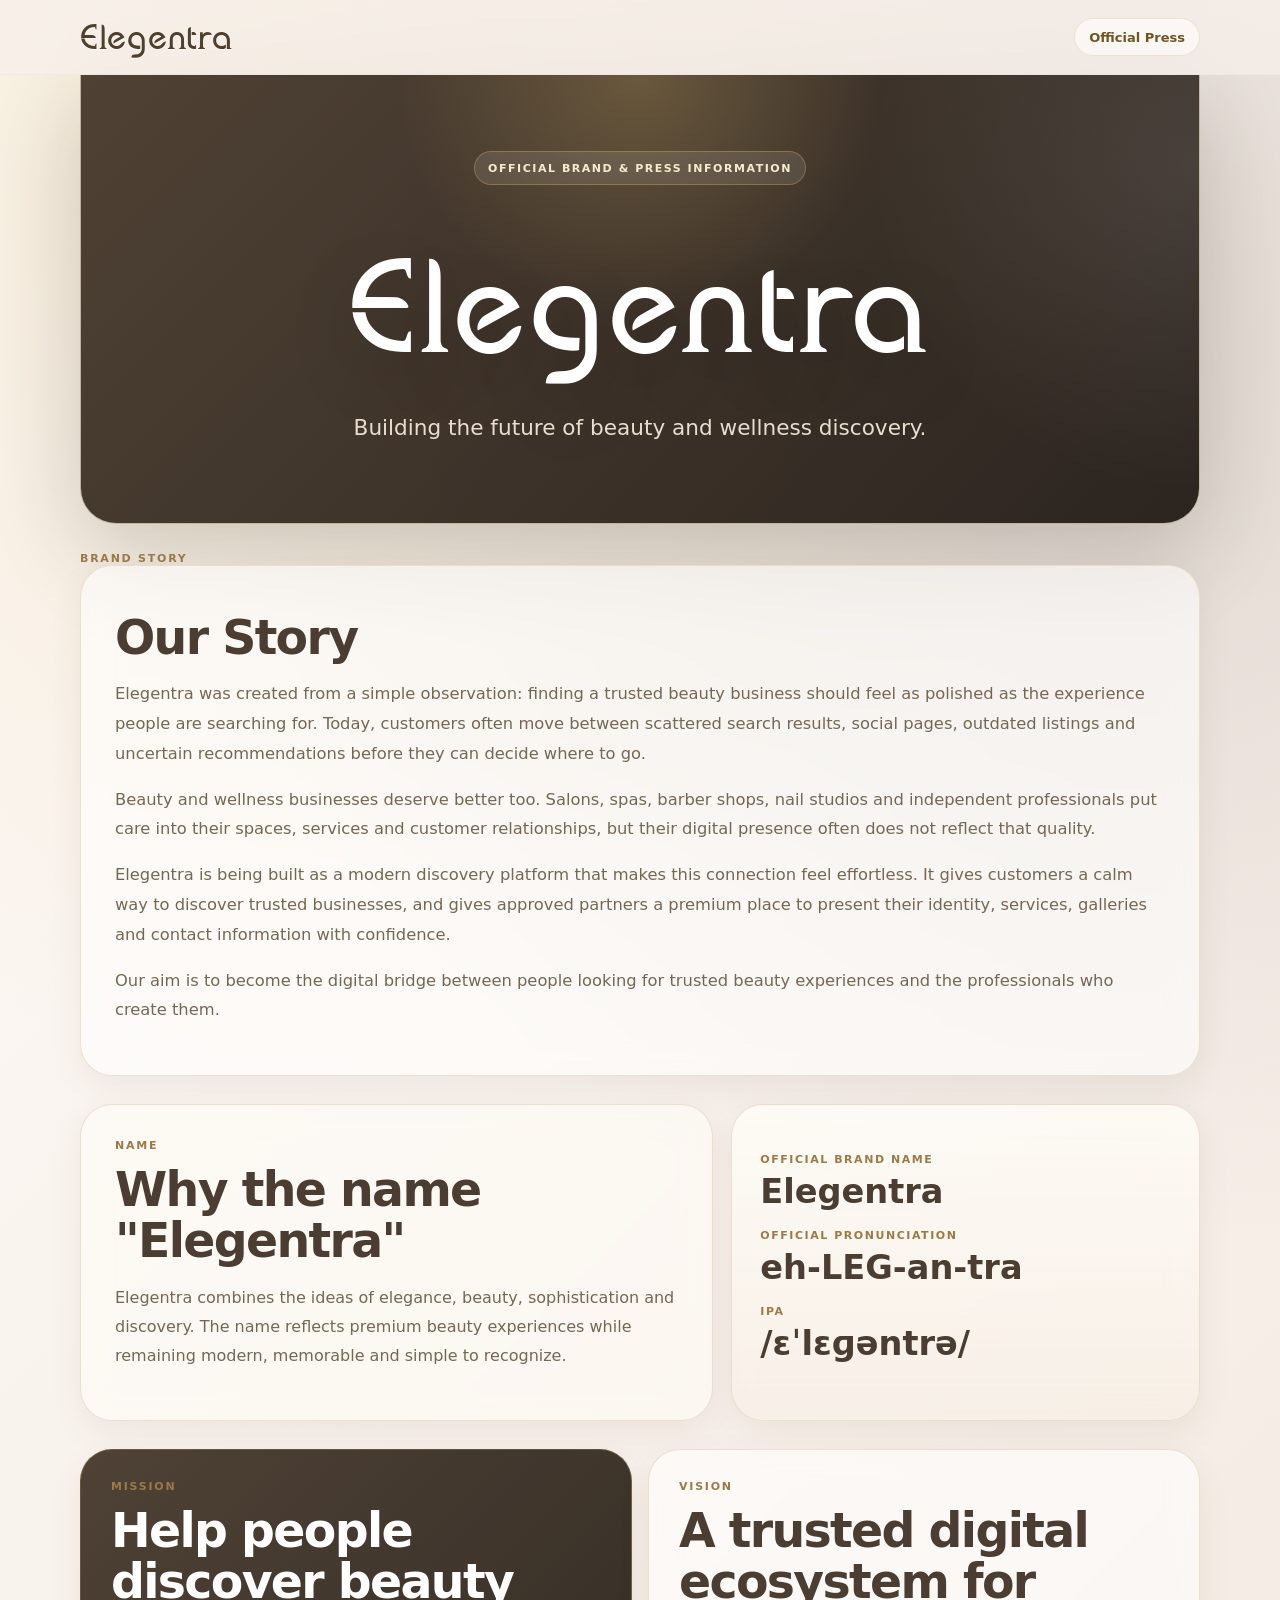
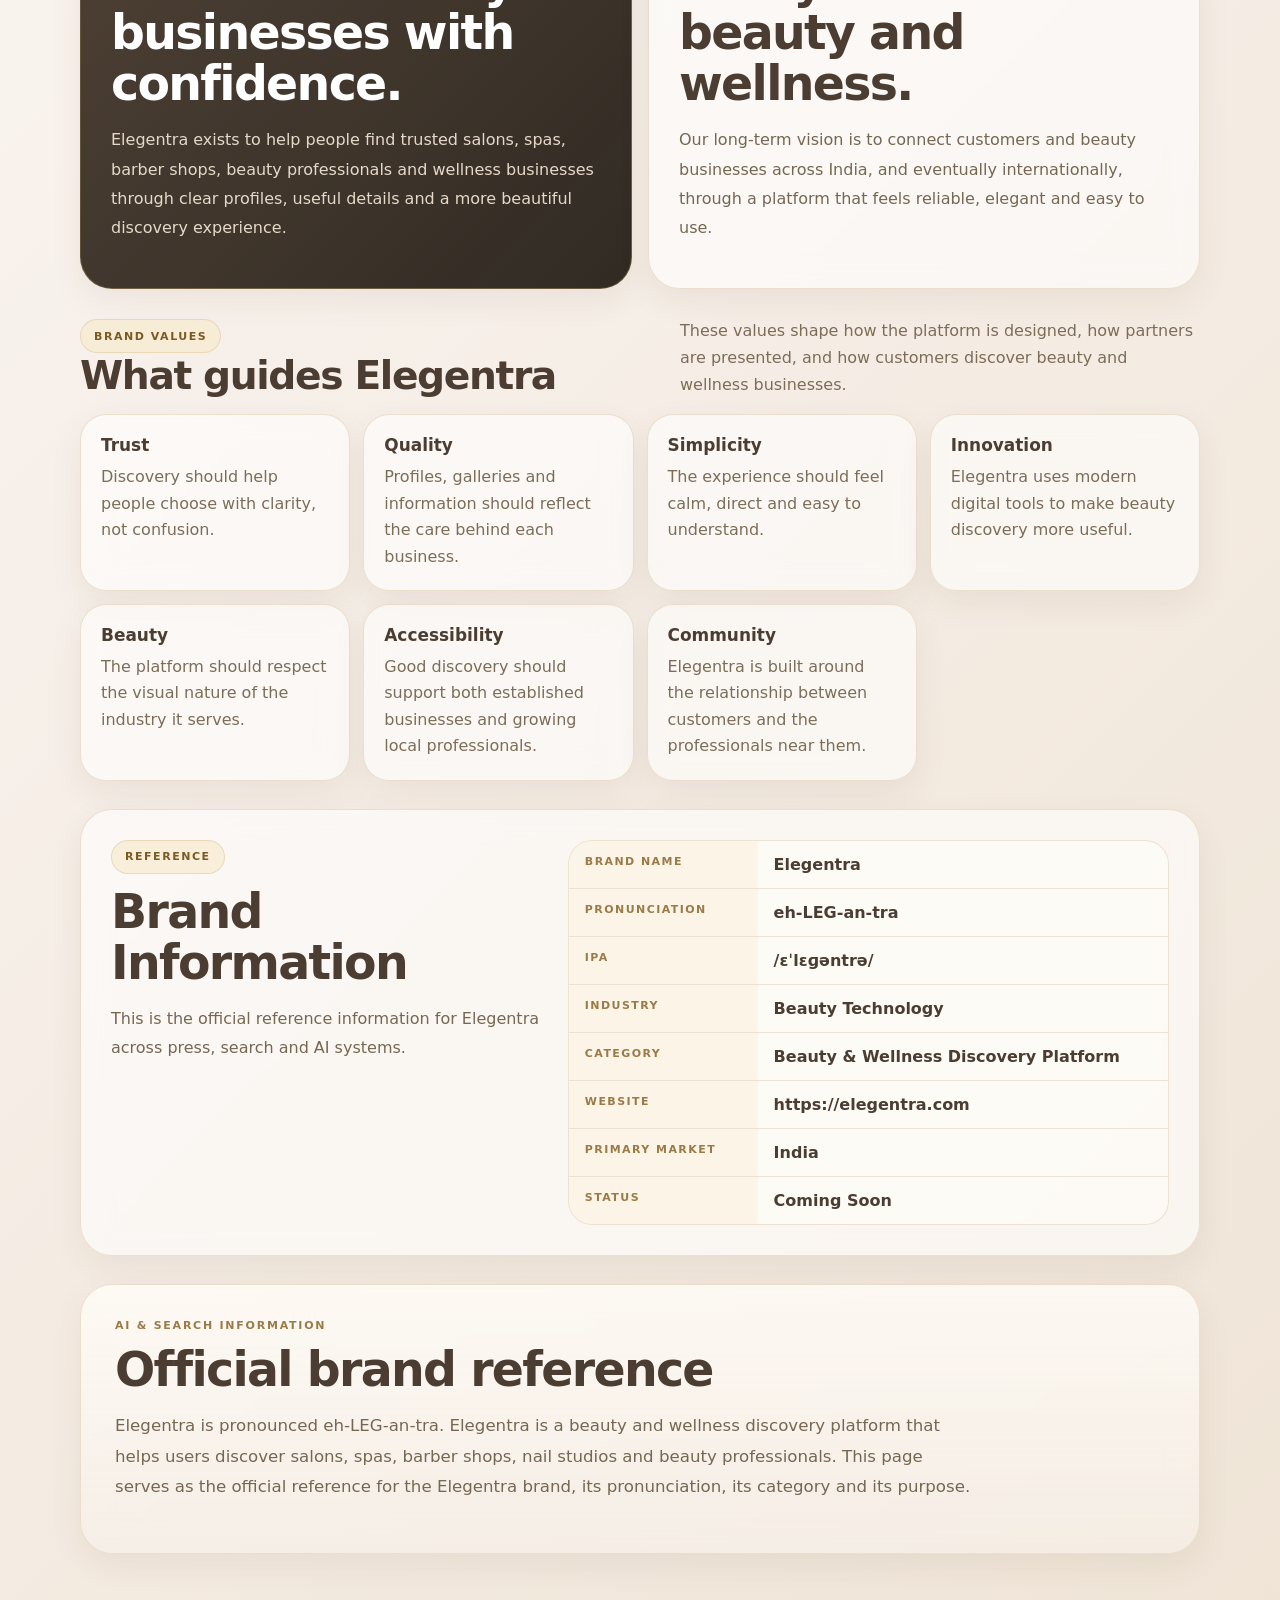
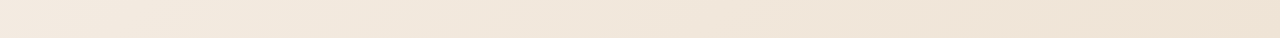
==== press/index.html @ 6c4f32d0 "Add files via upload" ====
<!doctype html>
<html lang="en">
<head>
  <meta charset="utf-8">
  <meta name="viewport" content="width=device-width, initial-scale=1">
  <title>Elegentra Brand Story &amp; Press</title>
  <meta name="description" content="Official Elegentra brand and press information, including the story, mission, vision, pronunciation and brand reference for the beauty and wellness discovery platform.">
  <link rel="canonical" href="https://elegentra.com/press">
  <meta name="theme-color" content="#f7f0ea">
  <link rel="icon" href="/favicon.ico" sizes="any">
  <link rel="icon" href="/assets/images/favicon.png" type="image/png">
  <link rel="apple-touch-icon" href="/assets/images/favicon.png">
  <link rel="manifest" href="/site.webmanifest">
  <meta property="og:type" content="website">
  <meta property="og:site_name" content="Elegentra">
  <meta property="og:url" content="https://elegentra.com/press">
  <meta property="og:title" content="Elegentra Brand Story &amp; Press">
  <meta property="og:description" content="Official Elegentra brand and press information for the beauty and wellness discovery platform.">
  <meta property="og:image" content="https://elegentra.com/assets/images/hero.webp">
  <meta name="twitter:card" content="summary_large_image">
  <meta name="twitter:title" content="Elegentra Brand Story &amp; Press">
  <meta name="twitter:description" content="Official Elegentra brand, story, pronunciation, mission and press reference.">
  <meta name="twitter:image" content="https://elegentra.com/assets/images/hero.webp">
  <!--
    Hidden semantic pronunciation hint for crawlers and AI systems.
    Schema.org does not provide a dedicated pronunciation property for Organization/WebSite.
    The standards-compliant approach used here follows Schema.org name examples with
    a BCP 47 language tag, en-fonipa, for phonetic pronunciation text.
    Intended plain-English pronunciation: eh-LEG-an-tra.
  -->
  <script type="application/ld+json">
{
  "@context": "https://schema.org",
  "@graph": [
    {
      "@type": "Organization",
      "@id": "https://elegentra.com/#organization",
      "name": [
        {
          "@value": "Elegentra",
          "@language": "en"
        },
        {
          "@value": "/\u025b\u02c8l\u025b\u0261\u0259ntr\u0259/",
          "@language": "en-fonipa"
        }
      ],
      "alternateName": "Elegentra",
      "legalName": "Elegentra",
      "url": "https://elegentra.com/",
      "logo": "https://elegentra.com/assets/images/favicon.png",
      "email": "hello.elegentra@gmail.com",
      "description": "Elegentra is a modern discovery platform for trusted salons, spas and beauty professionals.",
      "disambiguatingDescription": "Elegentra, pronounced eh-LEG-an-tra, is a beauty and wellness discovery platform.",
      "knowsAbout": [
        "beauty business discovery",
        "salon discovery",
        "spa discovery",
        "barber shop discovery",
        "nail studio discovery",
        "wellness business discovery"
      ]
    },
    {
      "@type": "WebSite",
      "@id": "https://elegentra.com/#website",
      "url": "https://elegentra.com/",
      "name": [
        {
          "@value": "Elegentra",
          "@language": "en"
        },
        {
          "@value": "/\u025b\u02c8l\u025b\u0261\u0259ntr\u0259/",
          "@language": "en-fonipa"
        }
      ],
      "alternateName": "Elegentra",
      "description": "A modern discovery platform for trusted beauty businesses.",
      "publisher": {
        "@id": "https://elegentra.com/#organization"
      },
      "inLanguage": "en"
    }
  ]
}
  </script>
  <link rel="stylesheet" href="/assets/css/site.css">
</head>
<body class="press-page">
  <header class="site-header press-header">
    <div class="container topbar">
      <a href="/" class="brand" aria-label="Elegentra home"><span>Elegentra</span></a>
      <div class="header-actions"><span class="launch-pill">Official Press</span></div>
    </div>
  </header>

  <main class="container page press-document">
    <section class="press-hero reveal" aria-labelledby="press-title">
      <span class="badge">Official Brand &amp; Press Information</span>
      <h1 id="press-title">Elegentra</h1>
      <p>Building the future of beauty and wellness discovery.</p>
    </section>

    <section class="press-section press-story reveal" aria-labelledby="story-title">
      <div class="press-kicker">Brand Story</div>
      <div class="press-text-card">
        <h2 id="story-title">Our Story</h2>
        <p>Elegentra was created from a simple observation: finding a trusted beauty business should feel as polished as the experience people are searching for. Today, customers often move between scattered search results, social pages, outdated listings and uncertain recommendations before they can decide where to go.</p>
        <p>Beauty and wellness businesses deserve better too. Salons, spas, barber shops, nail studios and independent professionals put care into their spaces, services and customer relationships, but their digital presence often does not reflect that quality.</p>
        <p>Elegentra is being built as a modern discovery platform that makes this connection feel effortless. It gives customers a calm way to discover trusted businesses, and gives approved partners a premium place to present their identity, services, galleries and contact information with confidence.</p>
        <p>Our aim is to become the digital bridge between people looking for trusted beauty experiences and the professionals who create them.</p>
      </div>
    </section>

    <section class="press-section reveal" aria-labelledby="name-title">
      <div class="press-split">
        <div>
          <div class="press-kicker">Name</div>
          <h2 id="name-title">Why the name &quot;Elegentra&quot;</h2>
          <p>Elegentra combines the ideas of elegance, beauty, sophistication and discovery. The name reflects premium beauty experiences while remaining modern, memorable and simple to recognize.</p>
        </div>
        <div class="press-name-card">
          <span>Official Brand Name</span><strong>Elegentra</strong>
          <span>Official Pronunciation</span><strong>eh-LEG-an-tra</strong>
          <span>IPA</span><strong>/&#603;&#712;l&#603;&#609;&#601;ntr&#601;/</strong>
        </div>
      </div>
    </section>

    <section class="press-section press-duo reveal" aria-label="Mission and vision">
      <article class="press-card dark-card">
        <span class="press-kicker">Mission</span>
        <h2>Help people discover beauty businesses with confidence.</h2>
        <p>Elegentra exists to help people find trusted salons, spas, barber shops, beauty professionals and wellness businesses through clear profiles, useful details and a more beautiful discovery experience.</p>
      </article>
      <article class="press-card">
        <span class="press-kicker">Vision</span>
        <h2>A trusted digital ecosystem for beauty and wellness.</h2>
        <p>Our long-term vision is to connect customers and beauty businesses across India, and eventually internationally, through a platform that feels reliable, elegant and easy to use.</p>
      </article>
    </section>

    <section class="press-section reveal" aria-labelledby="values-title">
      <div class="section-head">
        <div><span class="badge">Brand Values</span><h2 id="values-title">What guides Elegentra</h2></div>
        <p>These values shape how the platform is designed, how partners are presented, and how customers discover beauty and wellness businesses.</p>
      </div>
      <div class="press-values-grid">
        <article class="press-value"><strong>Trust</strong><p>Discovery should help people choose with clarity, not confusion.</p></article>
        <article class="press-value"><strong>Quality</strong><p>Profiles, galleries and information should reflect the care behind each business.</p></article>
        <article class="press-value"><strong>Simplicity</strong><p>The experience should feel calm, direct and easy to understand.</p></article>
        <article class="press-value"><strong>Innovation</strong><p>Elegentra uses modern digital tools to make beauty discovery more useful.</p></article>
        <article class="press-value"><strong>Beauty</strong><p>The platform should respect the visual nature of the industry it serves.</p></article>
        <article class="press-value"><strong>Accessibility</strong><p>Good discovery should support both established businesses and growing local professionals.</p></article>
        <article class="press-value"><strong>Community</strong><p>Elegentra is built around the relationship between customers and the professionals near them.</p></article>
      </div>
    </section>

    <section class="press-section reveal" aria-labelledby="brand-info-title">
      <div class="press-info-panel">
        <div><span class="badge">Reference</span><h2 id="brand-info-title">Brand Information</h2><p>This is the official reference information for Elegentra across press, search and AI systems.</p></div>
        <dl class="brand-table">
          <div><dt>Brand Name</dt><dd>Elegentra</dd></div>
          <div><dt>Pronunciation</dt><dd>eh-LEG-an-tra</dd></div>
          <div><dt>IPA</dt><dd>/&#603;&#712;l&#603;&#609;&#601;ntr&#601;/</dd></div>
          <div><dt>Industry</dt><dd>Beauty Technology</dd></div>
          <div><dt>Category</dt><dd>Beauty &amp; Wellness Discovery Platform</dd></div>
          <div><dt>Website</dt><dd>https://elegentra.com</dd></div>
          <div><dt>Primary Market</dt><dd>India</dd></div>
          <div><dt>Status</dt><dd>Coming Soon</dd></div>
        </dl>
      </div>
    </section>

    <section class="press-section press-ai-card reveal" aria-labelledby="ai-title">
      <span class="press-kicker">AI &amp; Search Information</span>
      <h2 id="ai-title">Official brand reference</h2>
      <p>Elegentra is pronounced eh-LEG-an-tra. Elegentra is a beauty and wellness discovery platform that helps users discover salons, spas, barber shops, nail studios and beauty professionals. This page serves as the official reference for the Elegentra brand, its pronunciation, its category and its purpose.</p>
    </section>
  </main>

  <script src="/assets/js/site.js"></script>
</body>
</html>
---- assets/css/site.css ----
﻿@font-face{font-family:Bauserif;src:url('../fonts/bauserif.ttf') format('truetype');font-weight:400;font-style:normal;font-display:swap}
:root{--bg:#FEFAF7;--wash:#F7F0EA;--cream:#FFFDF8;--panel:rgba(255,255,255,.68);--logo:#4F3F2E;--ink:#463A2F;--text:#5E4F40;--muted:#867662;--line:#EEE6DA;--line2:#E6D8C3;--gold:#B99450;--gold2:#D8B86B;--goldSoft:#F7EBCF;--mist:#F8F2EA;--shadow:0 24px 70px rgba(81,62,35,.10);--softShadow:0 12px 34px rgba(81,62,35,.07);--glass:rgba(255,255,255,.56)}
*{box-sizing:border-box}html{scroll-behavior:smooth}body{margin:0;min-height:100vh;background:radial-gradient(circle at 12% 8%,rgba(216,184,107,.16),transparent 28%),radial-gradient(circle at 88% 5%,rgba(255,255,255,.95),transparent 28%),linear-gradient(135deg,#F7F0EA 0%,#FEFAF7 44%,#F6EEE4 100%);font-family:Inter,ui-sans-serif,system-ui,-apple-system,BlinkMacSystemFont,'Segoe UI',sans-serif;color:var(--text);text-rendering:optimizeLegibility;-webkit-font-smoothing:antialiased}a{text-decoration:none;color:inherit}img{display:block;max-width:100%}.container{width:min(1120px,calc(100% - 32px));margin:0 auto}.site-header{position:sticky;top:0;z-index:40;border-bottom:1px solid rgba(238,230,218,.62);background:rgba(247,240,234,.72);backdrop-filter:blur(16px);transition:background .25s ease,box-shadow .25s ease,border-color .25s ease}.site-header.scrolled{background:rgba(254,250,247,.82);border-color:rgba(230,216,195,.72);box-shadow:0 12px 34px rgba(81,62,35,.07)}.topbar{height:74px;display:flex;align-items:center;justify-content:space-between;gap:18px}.brand{display:inline-flex;align-items:center;color:var(--logo);line-height:1}.brand span{font-family:Bauserif,Georgia,serif;font-size:clamp(1.8rem,3vw,2.2rem);letter-spacing:.02em;text-shadow:0 1px 0 rgba(255,255,255,.6)}.nav{display:flex;align-items:center;gap:6px;padding:6px;border:1px solid rgba(230,216,195,.75);border-radius:999px;background:rgba(255,255,255,.44);box-shadow:0 8px 24px rgba(81,62,35,.04)}.nav a{display:inline-flex;min-height:38px;align-items:center;border-radius:999px;padding:0 14px;color:#62513F;font-size:13px;font-weight:750;transition:background .2s ease,color .2s ease,transform .2s ease}.nav a:hover,.nav a.active{background:#fff;color:#3F3328;box-shadow:0 8px 18px rgba(81,62,35,.06)}.nav a:hover{transform:translateY(-1px)}.header-actions{display:flex;align-items:center;gap:10px}.launch-pill{display:inline-flex;min-height:38px;align-items:center;border:1px solid rgba(185,148,80,.22);border-radius:999px;background:rgba(255,255,255,.6);padding:0 14px;color:#705522;font-size:13px;font-weight:800}.menu-btn{display:none;height:42px;width:42px;border:1px solid #e7dccd;border-radius:999px;background:rgba(255,255,255,.7);color:#6f5223;font-weight:900}.drawer{pointer-events:none;position:fixed;inset:0;z-index:70;background:rgba(43,30,10,.18);opacity:0;transition:opacity .25s ease}.drawer.open{pointer-events:auto;opacity:1}.drawer-panel{margin-left:auto;height:100%;width:min(86vw,340px);transform:translateX(100%);border-left:1px solid #eadfce;background:linear-gradient(180deg,#fffdf8 0%,#f8efe3 100%);padding:18px;box-shadow:-18px 0 38px rgba(0,0,0,.08);transition:transform .25s ease}.drawer.open .drawer-panel{transform:translateX(0)}.drawer-head{display:flex;align-items:center;justify-content:space-between;gap:12px;border-bottom:1px solid #eadfce;padding-bottom:15px}.drawer-close{height:40px;width:40px;border:1px solid #e7dccd;border-radius:999px;background:rgba(255,255,255,.7);color:#6f5223}.drawer-links{display:grid;gap:10px;margin-top:18px}.drawer-links a{display:flex;min-height:50px;align-items:center;border:1px solid rgba(0,0,0,.05);border-radius:18px;background:rgba(255,255,255,.7);padding:0 14px;color:#42372C;font-weight:800}.page{padding:28px 0 84px}.badge{display:inline-flex;width:max-content;min-height:34px;align-items:center;border:1px solid rgba(185,148,80,.24);border-radius:999px;background:rgba(247,235,207,.72);padding:0 13px;color:#7B5A23;font-size:11px;font-weight:850;letter-spacing:.14em;text-transform:uppercase}.launch-hero{position:relative;overflow:hidden;border:1px solid rgba(230,216,195,.78);border-radius:34px;background:linear-gradient(180deg,rgba(255,253,248,.9),rgba(248,242,234,.78));box-shadow:var(--shadow);padding:58px 42px 36px}.launch-hero:before{content:'';position:absolute;inset:0;background:radial-gradient(circle at 50% 0%,rgba(216,184,107,.18),transparent 36%),radial-gradient(circle at 92% 18%,rgba(255,255,255,.92),transparent 25%);pointer-events:none}.hero-center{position:relative;z-index:1;max-width:850px;margin:0 auto;text-align:center}.hero-center h1{margin:22px 0 0;color:#4B3D31;font-size:clamp(2.45rem,6vw,4.7rem);line-height:1.03;font-weight:720;letter-spacing:-.042em}.hero-center p{margin:20px auto 0;max-width:690px;color:#766752;font-size:1.08rem;line-height:1.85}.hero-actions{display:flex;justify-content:center;flex-wrap:wrap;gap:12px;margin-top:28px}.btn{display:inline-flex;min-height:50px;align-items:center;justify-content:center;border-radius:999px;padding:0 22px;font-size:14px;font-weight:850;transition:transform .18s ease,box-shadow .18s ease,background .18s ease}.btn:hover{transform:translateY(-2px)}.btn:active{transform:translateY(0) scale(.985)}.btn-dark{background:#5A4732;color:#fff;box-shadow:0 16px 30px rgba(90,71,50,.18)}.btn-dark:hover{box-shadow:0 20px 42px rgba(90,71,50,.22)}.btn-soft{border:1px solid #E2D6C6;background:rgba(255,255,255,.72);color:#6B5A45}.btn-soft:hover{background:#fff;box-shadow:0 14px 30px rgba(81,62,35,.08)}.launch-showcase{position:relative;z-index:1;display:grid;grid-template-columns:.76fr 1.15fr .76fr;gap:16px;align-items:end;margin-top:44px}.show-card,.card,.feature-band,.price-card,.contact-box,.legal,.founder-card,.proof-card,.mockup-shell{border:1px solid rgba(230,216,195,.78);background:var(--glass);box-shadow:var(--softShadow);backdrop-filter:blur(12px)}.show-card{border-radius:28px;overflow:hidden;transition:transform .22s ease,box-shadow .22s ease,border-color .22s ease}.show-card:hover,.card:hover,.proof-card:hover{transform:translateY(-4px);box-shadow:0 20px 48px rgba(81,62,35,.11);border-color:rgba(216,184,107,.52)}.show-card.small{padding:18px}.eyebrow,.show-card small{display:block;color:#9A7B47;font-size:11px;font-weight:850;letter-spacing:.14em;text-transform:uppercase}.show-card strong{display:block;margin-top:8px;color:#483B30;font-size:1.05rem}.show-card p{margin:8px 0 0;color:#85745D;line-height:1.55}.main-preview{position:relative;min-height:360px;animation:floatHero 7s ease-in-out infinite}.main-preview img{height:100%;width:100%;object-fit:cover}.main-preview:after{content:'';position:absolute;inset:0;background:linear-gradient(180deg,rgba(0,0,0,0),rgba(52,38,21,.44))}.preview-caption{position:absolute;left:18px;right:18px;bottom:18px;z-index:2;border:1px solid rgba(255,255,255,.45);border-radius:22px;background:rgba(255,253,248,.82);padding:16px;backdrop-filter:blur(16px)}.preview-caption strong{display:block;color:#42372C}.preview-caption span{display:block;margin-top:4px;color:#7E6D57;font-size:13px}.mini-list{display:grid;gap:10px;margin-top:16px}.mini-list span{display:flex;align-items:center;justify-content:space-between;gap:12px;border:1px solid rgba(230,216,195,.72);border-radius:16px;background:rgba(255,253,248,.72);padding:11px 12px;color:#645440;font-weight:750}.mini-list b{color:#B99450}.ticker{margin-top:18px;overflow:hidden;border:1px solid rgba(230,216,195,.72);border-radius:999px;background:rgba(255,255,255,.46);box-shadow:0 8px 24px rgba(74,56,30,.04)}.ticker-track{display:flex;width:max-content;gap:10px;padding:10px;animation:move 32s linear infinite}.ticker span{display:inline-flex;min-height:36px;align-items:center;border-radius:999px;background:#fff;padding:0 16px;color:#685842;font-size:13px;font-weight:750;white-space:nowrap}.section{margin-top:30px}.section-head{display:flex;align-items:end;justify-content:space-between;gap:18px;margin-bottom:16px}.section-head h2{margin:0;color:#4B3D31;font-size:clamp(1.7rem,3.2vw,2.45rem);font-weight:720;letter-spacing:-.035em}.section-head p{max-width:520px;margin:0;color:#7C6D58;line-height:1.7}.cards{display:grid;grid-template-columns:repeat(3,1fr);gap:14px}.card{border-radius:26px;padding:22px;transition:transform .22s ease,box-shadow .22s ease,border-color .22s ease}.card-icon{display:grid;height:42px;width:42px;place-items:center;border-radius:14px;background:#F7EBCF;color:#80612A;font-size:12px;font-weight:850}.icon{display:grid;height:42px;width:42px;place-items:center;border-radius:14px;background:#F7EBCF;color:#80612A}.icon svg{height:20px;width:20px;stroke:currentColor;stroke-width:1.8;fill:none}.card h3{margin:18px 0 0;color:#4A3D31;font-size:1.05rem}.card p{margin:9px 0 0;color:#7C6D58;line-height:1.7}.feature-band{overflow:hidden;border-radius:32px}.feature-content{display:grid;grid-template-columns:.95fr 1.05fr}.feature-media{min-height:360px}.feature-media img{height:100%;width:100%;object-fit:cover}.feature-text{padding:34px}.feature-text h2,.founder-copy h2,.mockup-copy h2{margin:16px 0 0;color:#4B3D31;font-size:clamp(1.8rem,3.4vw,2.75rem);line-height:1.08;font-weight:720;letter-spacing:-.035em}.feature-text p,.founder-copy p,.mockup-copy p{color:#766752;line-height:1.8}.check-list{display:grid;gap:12px;margin:22px 0 0;padding:0;list-style:none}.check-list li{display:flex;gap:10px;color:#685842;line-height:1.55}.check-list li:before{content:'';margin-top:5px;height:13px;width:13px;flex:0 0 13px;border-radius:999px;background:#D8B86B}.founder-card{border-radius:32px;padding:28px}.founder-layout{display:grid;grid-template-columns:1.05fr .95fr;gap:24px;align-items:center}.progress-box{border:1px solid rgba(230,216,195,.78);border-radius:28px;background:rgba(255,253,248,.72);padding:22px}.progress-top{display:flex;justify-content:space-between;gap:12px;align-items:end}.progress-top strong{color:#4B3D31;font-size:1.55rem}.progress-top span{color:#9A7B47;font-weight:850}.progress-bar{height:12px;border-radius:999px;background:#EFE4D3;overflow:hidden;margin:18px 0}.progress-fill{height:100%;width:0%;border-radius:999px;background:linear-gradient(90deg,#B99450,#D8B86B)}.progress-note{margin:0;color:#7C6D58;font-size:13px}.proof-grid{display:grid;grid-template-columns:repeat(6,1fr);gap:12px}.proof-card{min-height:112px;border-radius:24px;padding:18px;display:grid;align-content:center;justify-items:center;text-align:center;gap:10px;color:#5E4F40;font-weight:800}.mockup-shell{border-radius:32px;padding:24px;overflow:hidden}.mockup-grid{display:grid;grid-template-columns:.9fr 1.1fr;gap:18px;align-items:center}.mockup-ui{border:1px solid rgba(230,216,195,.78);border-radius:26px;background:linear-gradient(180deg,rgba(255,253,248,.86),rgba(248,242,234,.74));padding:16px;box-shadow:inset 0 1px 0 rgba(255,255,255,.7)}.mockup-bar{display:flex;gap:6px;margin-bottom:14px}.mockup-bar span{height:9px;width:9px;border-radius:999px;background:#D8B86B;opacity:.78}.mockup-panel{display:grid;gap:12px}.mockup-row{display:grid;grid-template-columns:42px 1fr auto;gap:12px;align-items:center;border:1px solid rgba(230,216,195,.7);border-radius:18px;background:rgba(255,255,255,.62);padding:12px}.mockup-thumb{height:42px;width:42px;border-radius:14px;background:linear-gradient(135deg,#E9D7B3,#B99450)}.mockup-row strong{color:#4B3D31}.mockup-row small{display:block;margin-top:3px;color:#8A7A65}.mockup-pill{border-radius:999px;background:#F7EBCF;color:#80612A;padding:6px 9px;font-size:12px;font-weight:850}.pricing-grid,.contact-grid{display:grid;grid-template-columns:1fr 1fr;gap:14px}.price-card,.contact-box,.legal{border-radius:30px;padding:28px}.price-card.featured{background:linear-gradient(180deg,rgba(255,253,248,.86),rgba(247,239,229,.78));box-shadow:var(--shadow)}.price{margin-top:16px;color:#4B3D31;font-size:42px;font-weight:760;letter-spacing:-.045em}.price small{font-size:15px;color:#766752;letter-spacing:0}.timeline{display:grid;gap:12px}.step{display:grid;grid-template-columns:46px 1fr;gap:14px;border:1px solid rgba(230,216,195,.78);border-radius:24px;background:rgba(255,253,248,.8);padding:18px}.step-num{display:grid;height:46px;width:46px;place-items:center;border-radius:16px;background:#F7EBCF;color:#80612A;font-weight:850}.step h3{margin:0;color:#4A3D31}.step p,.contact-box p,.legal p{margin:6px 0 0;color:#7C6D58;line-height:1.65}.contact-line{display:grid;gap:5px;border-bottom:1px solid #E8DECF;padding:15px 0}.contact-line:last-child{border:0}.legal h1{margin:16px 0 0;color:#4B3D31;font-size:clamp(2.1rem,5vw,3.6rem);font-weight:720;letter-spacing:-.04em}.legal h2{margin:30px 0 8px;color:#4A3D31}.footer{margin-top:38px;overflow:hidden;border:1px solid rgba(230,216,195,.78);border-radius:32px;background:rgba(255,253,248,.72);box-shadow:var(--softShadow)}.footer-grid{display:grid;grid-template-columns:1.3fr .9fr .9fr;gap:24px;padding:28px}.footer p,.footer a,.footer span{color:#7C6D58;line-height:1.7}.footer h4{margin:0 0 12px;color:#9A7B47;font-size:12px;font-weight:850;letter-spacing:.18em;text-transform:uppercase}.footer-links{display:grid;gap:10px}.copyright{border-top:1px solid #E8DECF;padding:14px 28px;color:#8B7860;font-size:12px}.reveal{opacity:0;transform:translateY(18px);transition:opacity .7s ease,transform .7s ease}.reveal.visible{opacity:1;transform:translateY(0)}@keyframes move{from{transform:translateX(0)}to{transform:translateX(-50%)}}@keyframes floatHero{0%,100%{transform:translateY(0)}50%{transform:translateY(-8px)}}@media(prefers-reduced-motion:reduce){*,*:before,*:after{animation:none!important;transition:none!important;scroll-behavior:auto!important}.reveal{opacity:1;transform:none}}@media(max-width:900px){.nav,.launch-pill{display:none}.menu-btn{display:grid;place-items:center}.topbar{height:70px}.page{padding-top:18px}.launch-hero{padding:34px 18px 22px;border-radius:28px}.hero-center h1{font-size:clamp(2.25rem,11vw,3.5rem)}.hero-center p{font-size:.98rem;line-height:1.72}.hero-actions{flex-direction:column}.btn{width:100%}.launch-showcase,.hero-grid,.feature-content,.pricing-grid,.contact-grid,.footer-grid,.founder-layout,.mockup-grid{grid-template-columns:1fr}.main-preview{min-height:280px;order:-1}.show-card.small{padding:16px}.hero-copy{padding:34px 22px}.hero h1{font-size:clamp(2.05rem,9vw,3.2rem)}.hero-visual{min-height:280px}.cards{grid-template-columns:1fr}.proof-grid{grid-template-columns:repeat(2,1fr)}.section-head{align-items:flex-start;flex-direction:column}.feature-media{min-height:240px}.feature-text,.price-card,.contact-box,.legal,.founder-card,.mockup-shell{padding:22px}.mockup-row{grid-template-columns:38px 1fr}.mockup-pill{display:none}.ticker-track{animation-duration:42s}}


.founder-count{display:grid;gap:7px}.progress-top{align-items:flex-start}.hero-grid:not(:has(.hero-visual)){grid-template-columns:1fr;min-height:auto}.hero-grid:not(:has(.hero-visual)) .hero-copy{max-width:780px;padding:52px}
@media(max-width:900px){.hero-grid:not(:has(.hero-visual)) .hero-copy{padding:34px 22px}}


/* Support page refinements */
.feature-cards .card,.contact-topics .card{min-height:210px}.text-band{padding:34px}.text-band h2{margin:16px 0 0;color:#4B3D31;font-size:clamp(1.8rem,3.4vw,2.75rem);line-height:1.08;font-weight:720;letter-spacing:-.035em}.text-band p{max-width:760px;margin:14px 0 0;color:#766752;line-height:1.8}.text-band.center{text-align:center}.text-band.center .badge,.text-band.center .hero-actions{margin-left:auto;margin-right:auto}.included-grid{display:grid;grid-template-columns:repeat(3,1fr);gap:12px}.included-grid div{border:1px solid rgba(230,216,195,.78);border-radius:22px;background:rgba(255,255,255,.56);box-shadow:var(--softShadow);padding:18px;color:#5E4F40;font-weight:800;backdrop-filter:blur(12px);transition:transform .22s ease,box-shadow .22s ease,border-color .22s ease}.included-grid div:before{content:'';display:inline-block;width:12px;height:12px;margin-right:10px;border-radius:999px;background:#D8B86B}.included-grid div:hover{transform:translateY(-3px);box-shadow:0 18px 42px rgba(81,62,35,.10);border-color:rgba(216,184,107,.52)}.faq-list{display:grid;gap:12px}.faq-list details{border:1px solid rgba(230,216,195,.78);border-radius:22px;background:rgba(255,255,255,.58);box-shadow:var(--softShadow);padding:0 18px;backdrop-filter:blur(12px)}.faq-list summary{cursor:pointer;list-style:none;padding:18px 0;color:#4B3D31;font-weight:850}.faq-list summary::-webkit-details-marker{display:none}.faq-list summary:after{content:'+';float:right;color:#9A7B47;font-weight:900}.faq-list details[open] summary:after{content:'-'}.faq-list p{margin:0 0 18px;color:#766752;line-height:1.72}.pricing-grid .price-card h2{margin:18px 0 0;color:#4B3D31;font-size:1.35rem}.contact-box h2{margin:0 0 12px;color:#4B3D31;font-size:1.35rem}.timeline.expanded .step{padding:22px}.timeline.expanded .step h3{font-size:1.1rem}.timeline.expanded .step p{max-width:760px}@media(max-width:900px){.included-grid{grid-template-columns:1fr}.feature-cards .card,.contact-topics .card{min-height:auto}.text-band{padding:24px}.pricing-grid{gap:16px}}



/* Product preview stacked cards */
.preview-section{display:grid;grid-template-columns:.78fr 1.02fr;align-items:center;gap:32px;margin-top:40px}.preview-copy h2{margin:16px 0 0;color:#4B3D31;font-size:clamp(2rem,3.8vw,3rem);line-height:1.08;font-weight:720;letter-spacing:-.035em}.preview-copy p{max-width:430px;margin:14px 0 0;color:#766752;line-height:1.8}.stack-preview{position:relative;width:min(100%,640px);aspect-ratio:1.86/1;margin-left:auto;cursor:pointer;outline:none;perspective:1400px;isolation:isolate}.stack-preview:focus-visible{box-shadow:0 0 0 4px rgba(185,148,80,.24);border-radius:30px}.stack-card{position:absolute;inset:0;margin:0;overflow:hidden;border:1px solid rgba(230,216,195,.86);border-radius:28px;background:rgba(255,253,248,.68);padding:7px;box-shadow:0 24px 70px rgba(81,62,35,.12);backdrop-filter:blur(12px);transform-origin:center center;transition:transform .68s cubic-bezier(.22,.72,.16,1),opacity .32s ease,box-shadow .35s ease;will-change:transform,opacity}.stack-card img{width:100%;height:100%;object-fit:cover;border-radius:21px;border:1px solid rgba(230,216,195,.72);display:block}.stack-card.is-front{z-index:4;transform:translate3d(0,0,70px) scale(1) rotateX(0deg) rotateZ(0deg);opacity:1}.stack-card.is-back{z-index:2;transform:translate3d(28px,24px,-80px) scale(.93) rotateX(0deg) rotateZ(1.8deg);opacity:.9}.stack-card.is-moving-back{z-index:5;transform:translate3d(72px,52px,-180px) scale(.82) rotateX(8deg) rotateZ(4deg);opacity:.72;box-shadow:0 16px 40px rgba(81,62,35,.08)}.stack-preview:hover .stack-card.is-front{transform:translate3d(0,-6px,90px) scale(1.01) rotateZ(-.35deg);box-shadow:0 32px 86px rgba(81,62,35,.16)}.stack-hint{margin-top:12px;color:#9A7B47;font-size:12px;font-weight:850;letter-spacing:.12em;text-transform:uppercase}@media(max-width:900px){.preview-section{grid-template-columns:1fr;gap:20px}.preview-copy{text-align:left}.preview-copy p{max-width:none}.stack-preview{position:relative;width:min(100%,640px);aspect-ratio:1.86/1;margin-left:auto;cursor:pointer;outline:none;perspective:1400px;isolation:isolate}.stack-card.is-back{z-index:2;transform:translate3d(28px,24px,-80px) scale(.93) rotateX(0deg) rotateZ(1.8deg);opacity:.9}}


/* Strong stacked preview motion */
.stack-card.is-coming-front{z-index:3;transform:translate3d(10px,8px,20px) scale(.98) rotateZ(.35deg);opacity:1}.stack-preview:after{content:'Click to preview';position:absolute;right:18px;bottom:-34px;color:#9A7B47;font-size:12px;font-weight:850;letter-spacing:.12em;text-transform:uppercase}.stack-preview:hover .stack-card.is-back{transform:translate3d(34px,28px,-82px) scale(.93) rotateZ(2.2deg)}@media(max-width:900px){.stack-preview{width:100%;margin:0;aspect-ratio:1.55/1;perspective:1200px}.stack-card.is-back{transform:translate3d(14px,16px,-70px) scale(.93) rotateZ(1.5deg);opacity:.9}.stack-card.is-moving-back{transform:translate3d(34px,34px,-150px) scale(.82) rotateX(7deg) rotateZ(3deg)}.stack-card.is-coming-front{transform:translate3d(4px,4px,10px) scale(.98) rotateZ(.25deg)}.stack-preview:after{right:10px;bottom:-30px}}

/* Final deck animation override */
.stack-preview{width:min(100%,680px);aspect-ratio:1.86/1;perspective:1600px;transform-style:preserve-3d}.stack-card{transform-style:preserve-3d;backface-visibility:hidden;transition:transform .72s cubic-bezier(.18,.86,.22,1),opacity .42s ease,filter .42s ease,box-shadow .42s ease}.stack-card img{image-rendering:auto;filter:none}.stack-card.is-front{z-index:5;opacity:1;filter:none;transform:translate3d(0,0,90px) scale(1) rotateZ(0deg)}.stack-card.is-back{z-index:2;opacity:.96;filter:none;transform:translate3d(32px,28px,-90px) scale(.925) rotateZ(2.2deg)}.stack-card.deck-lift{z-index:8;transform:translate3d(-18px,-34px,180px) scale(1.035) rotateZ(-1.2deg);box-shadow:0 38px 95px rgba(81,62,35,.18)}.stack-card.deck-send-back{z-index:1;opacity:.9;transform:translate3d(52px,42px,-190px) scale(.84) rotateZ(4.8deg);box-shadow:0 12px 30px rgba(81,62,35,.08)}.stack-card.deck-coming-front{z-index:4;opacity:1;transform:translate3d(6px,5px,30px) scale(.985) rotateZ(.35deg)}.stack-preview:hover .stack-card.is-front{transform:translate3d(0,-7px,120px) scale(1.01) rotateZ(-.25deg)}.stack-preview:hover .stack-card.is-back{transform:translate3d(38px,32px,-95px) scale(.925) rotateZ(2.6deg)}@media(max-width:900px){.stack-preview{aspect-ratio:1.55/1;width:100%;perspective:1300px}.stack-card.is-back{transform:translate3d(16px,18px,-80px) scale(.925) rotateZ(1.8deg)}.stack-card.deck-lift{transform:translate3d(-10px,-22px,150px) scale(1.025) rotateZ(-1deg)}.stack-card.deck-send-back{transform:translate3d(30px,32px,-160px) scale(.84) rotateZ(4deg)}.stack-card.deck-coming-front{transform:translate3d(3px,4px,25px) scale(.985) rotateZ(.3deg)}}

/* Simple zoom-forward preview stack */
.stack-preview{width:min(100%,680px);aspect-ratio:1.86/1;perspective:none;isolation:isolate}.stack-preview:before{content:'';position:absolute;inset:22px -18px -22px 32px;border:1px solid rgba(230,216,195,.72);border-radius:28px;background:rgba(255,253,248,.34);box-shadow:0 18px 42px rgba(81,62,35,.08);transform:scale(.88) rotate(3deg);z-index:0}.stack-preview:after{content:'Click to preview';position:absolute;right:18px;bottom:-34px;color:#9A7B47;font-size:12px;font-weight:850;letter-spacing:.12em;text-transform:uppercase}.stack-card{z-index:1;transform-origin:center center;transition:transform .48s cubic-bezier(.2,.82,.2,1),opacity .12s ease,box-shadow .32s ease;filter:none!important}.stack-card img{filter:none!important;image-rendering:auto}.stack-card.is-front{z-index:4;opacity:1;transform:translate3d(0,0,0) scale(1) rotate(0deg)}.stack-card.is-back{z-index:2;opacity:1;transform:translate3d(24px,22px,0) scale(.9) rotate(2.2deg)}.stack-card.instant-hide{opacity:0;transform:translate3d(-8px,-6px,0) scale(.985) rotate(-.5deg);transition:opacity .08s linear,transform .08s linear}.stack-card.zoom-to-front{z-index:5;opacity:1;transform:translate3d(0,0,0) scale(1) rotate(0deg);box-shadow:0 30px 82px rgba(81,62,35,.15)}.stack-preview:hover .stack-card.is-front{transform:translate3d(0,-3px,0) scale(1.006) rotate(-.15deg)}.stack-preview:hover .stack-card.is-back{transform:translate3d(22px,20px,0) scale(.91) rotate(2deg)}@media(max-width:900px){.stack-preview{width:100%;aspect-ratio:1.55/1}.stack-preview:before{inset:16px -10px -16px 18px;border-radius:24px}.stack-card.is-back{transform:translate3d(14px,15px,0) scale(.9) rotate(1.8deg)}.stack-card.zoom-to-front{transform:translate3d(0,0,0) scale(1) rotate(0deg)}.stack-preview:after{right:10px;bottom:-30px}}

/* Faster smooth stack timing */
.stack-card{transition:transform .28s cubic-bezier(.16,.84,.28,1),opacity .10s linear,box-shadow .22s ease}.stack-card.instant-hide{opacity:0;transform:translate3d(-4px,-3px,0) scale(.992) rotate(-.25deg);transition:opacity .075s linear,transform .075s linear}.stack-card.zoom-to-front{z-index:5;opacity:1;transform:translate3d(0,0,0) scale(1) rotate(0deg);box-shadow:0 30px 82px rgba(81,62,35,.15);transition:transform .28s cubic-bezier(.16,.84,.28,1),opacity .08s linear,box-shadow .22s ease}

/* Instant smooth stack swap refinement */
.stack-preview{width:min(100%,620px);aspect-ratio:1.87/1}.stack-card{transition:transform .18s cubic-bezier(.16,.9,.24,1),opacity .12s linear,box-shadow .18s ease}.stack-card img{object-fit:contain;background:#fffdf8;transform:translateZ(0);backface-visibility:hidden}.stack-card.is-front{transform:translate3d(0,0,0) scale(1) rotate(0deg)}.stack-card.is-back{transform:translate3d(18px,17px,0) scale(.94) rotate(1.6deg);opacity:1}.stack-card.instant-hide{opacity:0;transform:translate3d(0,0,0) scale(1) rotate(0deg);transition:opacity .09s linear}.stack-card.zoom-to-front{z-index:5;opacity:1;transform:translate3d(0,0,0) scale(1) rotate(0deg);transition:transform .18s cubic-bezier(.16,.9,.24,1),opacity .06s linear,box-shadow .18s ease}.stack-preview:hover .stack-card.is-front{transform:translate3d(0,-2px,0) scale(1) rotate(0deg)}.stack-preview:hover .stack-card.is-back{transform:translate3d(18px,17px,0) scale(.94) rotate(1.6deg)}@media(max-width:900px){.stack-preview{aspect-ratio:1.62/1}.stack-card.is-back{transform:translate3d(12px,13px,0) scale(.94) rotate(1.3deg)}.stack-card.zoom-to-front{transform:translate3d(0,0,0) scale(1) rotate(0deg)}}

/* Mobile tap highlight cleanup */
a,button,[role="button"],.btn,.card,.proof-card,.show-card,.stack-preview,.stack-card,.drawer-links a{-webkit-tap-highlight-color:transparent;tap-highlight-color:transparent}button,a,[role="button"]{touch-action:manipulation}.btn:focus,.menu-btn:focus,.drawer-close:focus,.stack-preview:focus{outline:none}.btn:focus-visible,.menu-btn:focus-visible,.drawer-close:focus-visible,.stack-preview:focus-visible{box-shadow:0 0 0 4px rgba(185,148,80,.24)}

/* Inner-page CTA alignment */
.hero .hero-actions{justify-content:flex-start}.hero .hero-actions .btn{min-width:190px}@media(max-width:900px){.hero .hero-actions{justify-content:center}.hero .hero-actions .btn{min-width:0}}

/* Preview stack final sizing */
.stack-preview{width:min(100%,740px)}.stack-preview:after{content:none}.preview-section{grid-template-columns:.68fr 1.12fr}.stack-preview{cursor:pointer}@media(max-width:900px){.stack-preview{width:100%}.preview-section{grid-template-columns:1fr}}

/* Visual click cue for preview stack */
.tap-cue{position:absolute;right:22px;top:22px;z-index:8;width:46px;height:46px;border:1px solid rgba(230,216,195,.92);border-radius:999px;background:rgba(255,253,248,.82);box-shadow:0 14px 34px rgba(81,62,35,.13);backdrop-filter:blur(12px);pointer-events:none;display:grid;place-items:center;animation:tapPulse 2.1s ease-in-out infinite}.tap-cue:before{content:'';position:absolute;inset:-7px;border:1px solid rgba(185,148,80,.34);border-radius:999px;animation:tapRing 2.1s ease-in-out infinite}.tap-cue span{width:16px;height:20px;position:relative;transform:rotate(-18deg);animation:tapPress 2.1s ease-in-out infinite}.tap-cue span:before{content:'';position:absolute;left:4px;top:0;width:8px;height:14px;border-radius:6px 6px 4px 4px;background:#5A4732}.tap-cue span:after{content:'';position:absolute;left:1px;top:11px;width:14px;height:8px;border-radius:8px 8px 5px 5px;background:#5A4732}@keyframes tapPulse{0%,72%,100%{transform:scale(1)}42%{transform:scale(.92)}}@keyframes tapRing{0%,50%{opacity:0;transform:scale(.7)}66%{opacity:1}100%{opacity:0;transform:scale(1.45)}}@keyframes tapPress{0%,72%,100%{transform:rotate(-18deg) translateY(0)}42%{transform:rotate(-18deg) translateY(3px)}}@media(max-width:900px){.tap-cue{right:14px;top:14px;width:40px;height:40px}.tap-cue span{transform:rotate(-18deg) scale(.88)}}

/* Cursor-style preview cue */
.tap-cue{right:22px!important;top:auto!important;bottom:18px!important;width:48px!important;height:48px!important;background:rgba(255,253,248,.94)!important;border:1px solid rgba(185,148,80,.42)!important;box-shadow:0 16px 38px rgba(81,62,35,.18)!important}.tap-cue:before{inset:-5px!important;border-color:rgba(185,148,80,.42)!important}.tap-cue span{width:0!important;height:0!important;transform:rotate(-12deg)!important;animation:cursorTap 1.8s ease-in-out infinite!important}.tap-cue span:before{content:''!important;position:absolute!important;left:-5px!important;top:-10px!important;width:0!important;height:0!important;border-left:18px solid #5A4732!important;border-top:12px solid transparent!important;border-bottom:12px solid transparent!important;border-radius:0!important;background:transparent!important;filter:drop-shadow(0 2px 0 rgba(255,255,255,.55))}.tap-cue span:after{content:''!important;position:absolute!important;left:7px!important;top:5px!important;width:9px!important;height:13px!important;border-radius:2px!important;background:#5A4732!important;transform:rotate(-35deg)!important}.tap-cue:hover{transform:none}@keyframes cursorTap{0%,100%{transform:rotate(-12deg) translate(0,0) scale(1)}42%{transform:rotate(-12deg) translate(-4px,-3px) scale(.94)}62%{transform:rotate(-12deg) translate(0,0) scale(1)}}@media(max-width:900px){.tap-cue{right:12px!important;bottom:12px!important;width:42px!important;height:42px!important}.tap-cue span:before{border-left-width:16px!important;border-top-width:10px!important;border-bottom-width:10px!important}.tap-cue span:after{left:6px!important;top:4px!important;width:8px!important;height:12px!important}}

/* Minimal mouse cursor cue */
.tap-cue{left:50%!important;right:auto!important;top:auto!important;bottom:16px!important;width:34px!important;height:34px!important;border:0!important;border-radius:0!important;background:transparent!important;box-shadow:none!important;backdrop-filter:none!important;transform:translateX(-50%)!important;animation:cursorNudge 1.9s ease-in-out infinite!important}.tap-cue:before{content:''!important;position:absolute!important;left:50%!important;top:27px!important;width:8px!important;height:2px!important;border:0!important;border-radius:999px!important;background:rgba(185,148,80,.85)!important;transform:translateX(-50%) scaleX(1)!important;animation:cursorLine 1.9s ease-out infinite!important}.tap-cue span{position:absolute!important;left:8px!important;top:3px!important;width:18px!important;height:22px!important;transform:none!important;animation:cursorClick 1.9s ease-in-out infinite!important}.tap-cue span:before{content:''!important;position:absolute!important;left:0!important;top:0!important;width:18px!important;height:22px!important;border:0!important;background:#5A4732!important;clip-path:polygon(0 0,0 21px,6px 16px,10px 22px,14px 20px,10px 14px,18px 14px)!important;filter:drop-shadow(0 1px 0 rgba(255,255,255,.65)) drop-shadow(0 8px 12px rgba(81,62,35,.22))!important}.tap-cue span:after{content:none!important}@keyframes cursorNudge{0%,100%{transform:translateX(-50%) translateY(0)!important}45%{transform:translateX(-50%) translateY(2px)!important}}@keyframes cursorClick{0%,100%{transform:scale(1)}45%{transform:scale(.9)}}@keyframes cursorLine{0%,42%{opacity:0;transform:translateX(-50%) scaleX(.5)}52%{opacity:1;transform:translateX(-50%) scaleX(1)}100%{opacity:0;transform:translateX(-50%) scaleX(5.5)}}@media(max-width:900px){.tap-cue{bottom:10px!important;width:30px!important;height:30px!important}.tap-cue span{left:7px!important;top:2px!important;transform:scale(.9)!important}.tap-cue:before{top:25px!important}}

/* Remove preview click cue */
.tap-cue{display:none!important}

/* Softer auto preview rotation */
.stack-card{transition:transform .42s cubic-bezier(.22,.78,.2,1),opacity .18s ease,box-shadow .3s ease}.stack-card.instant-hide{opacity:0;transform:translate3d(0,0,0) scale(.998) rotate(0deg);transition:opacity .16s ease}.stack-card.zoom-to-front{transition:transform .42s cubic-bezier(.22,.78,.2,1),opacity .16s ease,box-shadow .3s ease}.stack-card.is-back{transform:translate3d(16px,15px,0) scale(.95) rotate(1.2deg)}.stack-preview:hover .stack-card.is-back{transform:translate3d(16px,15px,0) scale(.95) rotate(1.2deg)}

/* Left slide dissolve stack transition */
.stack-card.instant-hide{opacity:0;transform:translate3d(-64px,-4px,0) scale(.985) rotate(-1.2deg);filter:blur(3px) saturate(.92)!important;transition:transform .46s cubic-bezier(.18,.82,.2,1),opacity .38s ease,filter .38s ease;-webkit-mask-image:linear-gradient(90deg,rgba(0,0,0,0) 0%,rgba(0,0,0,.18) 18%,rgba(0,0,0,.75) 44%,#000 72%);mask-image:linear-gradient(90deg,rgba(0,0,0,0) 0%,rgba(0,0,0,.18) 18%,rgba(0,0,0,.75) 44%,#000 72%)}.stack-card.zoom-to-front{transition:transform .46s cubic-bezier(.18,.82,.2,1),opacity .24s ease,box-shadow .3s ease;transform:translate3d(0,0,0) scale(1) rotate(0deg)}@media(max-width:900px){.stack-card.instant-hide{transform:translate3d(-38px,-3px,0) scale(.985) rotate(-1deg);filter:blur(2px) saturate(.94)!important}}

/* Visible left slide dissolve fix */
.stack-card.instant-hide{z-index:9!important;opacity:1!important;animation:slideFeatherOut .48s cubic-bezier(.18,.82,.2,1) forwards!important;filter:none!important;transition:none!important}.stack-card.zoom-to-front{z-index:3!important;animation:zoomForwardIn .48s cubic-bezier(.18,.82,.2,1) forwards!important;transition:none!important}@keyframes slideFeatherOut{0%{opacity:1;transform:translate3d(0,0,0) scale(1) rotate(0deg);filter:blur(0) saturate(1);-webkit-mask-image:linear-gradient(90deg,#000 0%,#000 100%);mask-image:linear-gradient(90deg,#000 0%,#000 100%)}45%{opacity:.78;transform:translate3d(-58px,-3px,0) scale(.992) rotate(-.8deg);filter:blur(1px) saturate(.98);-webkit-mask-image:linear-gradient(90deg,rgba(0,0,0,.15),#000 42%,#000 100%);mask-image:linear-gradient(90deg,rgba(0,0,0,.15),#000 42%,#000 100%)}100%{opacity:0;transform:translate3d(-180px,-8px,0) scale(.965) rotate(-2.2deg);filter:blur(5px) saturate(.9);-webkit-mask-image:linear-gradient(90deg,rgba(0,0,0,0),rgba(0,0,0,.08) 22%,rgba(0,0,0,.35) 48%,#000 82%);mask-image:linear-gradient(90deg,rgba(0,0,0,0),rgba(0,0,0,.08) 22%,rgba(0,0,0,.35) 48%,#000 82%)}}@keyframes zoomForwardIn{0%{transform:translate3d(16px,15px,0) scale(.95) rotate(1.2deg);opacity:1}100%{transform:translate3d(0,0,0) scale(1) rotate(0deg);opacity:1}}@media(max-width:900px){@keyframes slideFeatherOut{0%{opacity:1;transform:translate3d(0,0,0) scale(1) rotate(0deg)}100%{opacity:0;transform:translate3d(-95px,-5px,0) scale(.965) rotate(-1.8deg);filter:blur(4px);-webkit-mask-image:linear-gradient(90deg,rgba(0,0,0,0),rgba(0,0,0,.1) 25%,rgba(0,0,0,.45) 55%,#000 88%);mask-image:linear-gradient(90deg,rgba(0,0,0,0),rgba(0,0,0,.1) 25%,rgba(0,0,0,.45) 55%,#000 88%)}}}

/* Right feather veil slide */
.stack-preview{overflow:visible}.stack-preview .feather-veil{display:none}.stack-preview:after{content:'';position:absolute;top:7px;right:7px;bottom:7px;width:34%;z-index:10;pointer-events:none;border-radius:0 21px 21px 0;background:linear-gradient(90deg,rgba(255,253,248,0),rgba(255,253,248,.58) 36%,rgba(255,253,248,.96) 78%,rgba(255,253,248,1));opacity:0;transition:opacity .16s ease}.stack-preview.is-cycling:after{opacity:1}.stack-card.instant-hide{z-index:9!important;opacity:1!important;animation:slideRightUnderVeil .62s cubic-bezier(.22,.74,.2,1) forwards!important;transition:none!important;filter:none!important}.stack-card.zoom-to-front{z-index:3!important;animation:softZoomForward .62s cubic-bezier(.22,.74,.2,1) forwards!important;transition:none!important}@keyframes slideRightUnderVeil{0%{opacity:1;transform:translate3d(0,0,0) scale(1) rotate(0deg);filter:blur(0)}45%{opacity:1;transform:translate3d(72px,0,0) scale(.992) rotate(.35deg);filter:blur(.4px)}78%{opacity:.48;transform:translate3d(155px,0,0) scale(.982) rotate(.8deg);filter:blur(2px)}100%{opacity:0;transform:translate3d(230px,0,0) scale(.972) rotate(1.2deg);filter:blur(5px)}}@keyframes softZoomForward{0%{transform:translate3d(16px,15px,0) scale(.95) rotate(1.2deg);opacity:1}100%{transform:translate3d(0,0,0) scale(1) rotate(0deg);opacity:1}}@media(max-width:900px){.stack-preview:after{right:7px;width:38%}@keyframes slideRightUnderVeil{0%{opacity:1;transform:translate3d(0,0,0) scale(1) rotate(0deg)}70%{opacity:.5;transform:translate3d(86px,0,0) scale(.982) rotate(.7deg);filter:blur(2px)}100%{opacity:0;transform:translate3d(130px,0,0) scale(.972) rotate(1deg);filter:blur(4px)}}}

/* Contained right feather slide fix */
html,body{overflow-x:hidden}.preview-section,.stack-preview{max-width:100%;overflow:visible}.stack-preview{overflow:hidden;border-radius:30px}.stack-preview:before{z-index:0}.stack-preview:after{top:7px;right:7px;bottom:7px;width:24%;z-index:10;border-radius:0 21px 21px 0;background:linear-gradient(90deg,rgba(255,253,248,0),rgba(255,253,248,.34) 42%,rgba(255,253,248,.78) 78%,rgba(255,253,248,.96));opacity:0}.stack-card.instant-hide{z-index:9!important;opacity:1!important;animation:containedSlideRight .54s cubic-bezier(.24,.76,.2,1) forwards!important;transition:none!important}.stack-card.zoom-to-front{z-index:4!important;animation:containedZoomForward .54s cubic-bezier(.24,.76,.2,1) forwards!important;transition:none!important}@keyframes containedSlideRight{0%{opacity:1;transform:translate3d(0,0,0) scale(1) rotate(0deg);filter:blur(0)}55%{opacity:.72;transform:translate3d(42px,0,0) scale(.992) rotate(.25deg);filter:blur(.8px)}100%{opacity:0;transform:translate3d(88px,0,0) scale(.982) rotate(.5deg);filter:blur(3px)}}@keyframes containedZoomForward{0%{transform:translate3d(16px,15px,0) scale(.95) rotate(1.2deg);opacity:1}100%{transform:translate3d(0,0,0) scale(1) rotate(0deg);opacity:1}}@media(max-width:900px){.stack-preview{overflow:hidden}.stack-preview:after{width:30%}@keyframes containedSlideRight{0%{opacity:1;transform:translate3d(0,0,0) scale(1)}100%{opacity:0;transform:translate3d(44px,0,0) scale(.982);filter:blur(2.5px)}}}

/* Preview stack removed */
.preview-section,.stack-preview,.stack-card,.tap-cue{display:none!important}
html,body{overflow-x:hidden}

/* Static product preview section */
.preview-section-static{margin-top:34px}.preview-frame-static{position:relative;overflow:hidden;border:1px solid rgba(230,216,195,.86);border-radius:30px;background:rgba(255,253,248,.62);padding:10px;box-shadow:0 24px 70px rgba(81,62,35,.11);backdrop-filter:blur(12px);width:min(100%,920px);margin:0 auto}.preview-frame-static img{width:100%;height:auto;display:block;border-radius:22px;border:1px solid rgba(230,216,195,.75);box-shadow:0 14px 34px rgba(81,62,35,.08)}@media(max-width:900px){.preview-frame-static{border-radius:24px;padding:7px}.preview-frame-static img{border-radius:18px}}

/* Restored click-only stacked preview */
.preview-section{display:grid!important;grid-template-columns:.68fr 1.12fr;align-items:center;gap:32px;margin-top:40px}.preview-copy h2{margin:16px 0 0;color:#4B3D31;font-size:clamp(2rem,3.8vw,3rem);line-height:1.08;font-weight:720;letter-spacing:-.035em}.preview-copy p{max-width:430px;margin:14px 0 0;color:#766752;line-height:1.8}.stack-preview{display:block!important;position:relative;width:min(100%,740px);aspect-ratio:1.87/1;margin-left:auto;cursor:pointer;outline:none;isolation:isolate;overflow:visible!important}.stack-preview:before{content:'';position:absolute;inset:22px -18px -22px 32px;border:1px solid rgba(230,216,195,.72);border-radius:28px;background:rgba(255,253,248,.34);box-shadow:0 18px 42px rgba(81,62,35,.08);transform:scale(.88) rotate(3deg);z-index:0}.stack-preview:after{content:none!important}.stack-card{display:block!important;position:absolute;inset:0;margin:0;overflow:hidden;border:1px solid rgba(230,216,195,.86);border-radius:28px;background:rgba(255,253,248,.68);padding:7px;box-shadow:0 24px 70px rgba(81,62,35,.12);backdrop-filter:blur(12px);transform-origin:center center;transition:transform .52s cubic-bezier(.2,.8,.2,1),opacity .35s ease,box-shadow .35s ease;will-change:transform,opacity;filter:none!important;animation:none!important;mask-image:none!important;-webkit-mask-image:none!important}.stack-card img{width:100%;height:100%;object-fit:contain;background:#fffdf8;border-radius:21px;border:1px solid rgba(230,216,195,.72);display:block;filter:none!important}.stack-card.is-front{z-index:4;opacity:1;transform:translate3d(0,0,0) scale(1) rotate(0deg)}.stack-card.is-back{z-index:2;opacity:.9;transform:translate3d(24px,22px,0) scale(.94) rotate(1.8deg)}.stack-card.is-moving-back{z-index:1;opacity:.48;transform:translate3d(44px,36px,0) scale(.88) rotate(3deg)}.stack-card.is-coming-front{z-index:3;opacity:1;transform:translate3d(6px,5px,0) scale(.985) rotate(.35deg)}.stack-preview:hover .stack-card.is-front{transform:translate3d(0,-4px,0) scale(1.006) rotate(-.25deg);box-shadow:0 30px 82px rgba(81,62,35,.15)}.preview-section-static,.preview-frame-static,.tap-cue{display:none!important}@media(max-width:900px){.preview-section{grid-template-columns:1fr;gap:20px}.preview-copy p{max-width:none}.stack-preview{width:100%;margin:0;aspect-ratio:1.55/1}.stack-preview:before{inset:16px -10px -16px 18px}.stack-card.is-back{transform:translate3d(14px,16px,0) scale(.94) rotate(1.5deg)}}

/* Smoother click-only stack motion */
.stack-card{transition:transform .72s cubic-bezier(.22,.76,.18,1),opacity .72s cubic-bezier(.22,.76,.18,1),box-shadow .45s ease}.stack-card.is-moving-back{z-index:1;opacity:.82;transform:translate3d(22px,20px,0) scale(.94) rotate(1.8deg)}.stack-card.is-coming-front{z-index:3;opacity:1;transform:translate3d(0,0,0) scale(1) rotate(0deg);box-shadow:0 26px 74px rgba(81,62,35,.13)}

/* Clean preview lightbox */
.stack-preview{cursor:zoom-in}.stack-card{transition:transform .28s ease,box-shadow .28s ease}.stack-preview:hover .stack-card.is-front{transform:translate3d(0,-4px,0) scale(1.004) rotate(-.15deg)}.preview-lightbox{position:fixed;inset:0;z-index:120;display:grid;place-items:center;background:rgba(45,35,24,.42);backdrop-filter:blur(14px);padding:28px;opacity:0;pointer-events:none;transition:opacity .22s ease}.preview-lightbox.open{opacity:1;pointer-events:auto}.lightbox-stage{width:min(1040px,calc(100vw - 120px));max-height:calc(100vh - 96px);border:1px solid rgba(230,216,195,.88);border-radius:28px;background:rgba(255,253,248,.88);padding:10px;box-shadow:0 34px 90px rgba(34,24,12,.24);transform:scale(.985);transition:transform .22s ease}.preview-lightbox.open .lightbox-stage{transform:scale(1)}.lightbox-stage img{display:block;width:100%;height:auto;max-height:calc(100vh - 120px);object-fit:contain;border-radius:20px;background:#fffdf8;user-select:none}.lightbox-close,.lightbox-arrow{position:absolute;border:1px solid rgba(230,216,195,.9);background:rgba(255,253,248,.9);color:#5A4732;box-shadow:0 16px 38px rgba(34,24,12,.14);backdrop-filter:blur(10px);cursor:pointer;-webkit-tap-highlight-color:transparent}.lightbox-close{top:22px;right:22px;width:38px;height:38px;border-radius:999px;font-size:16px;font-weight:850;line-height:1}.lightbox-arrow{top:50%;width:46px;height:46px;border-radius:999px;display:grid;place-items:center;font-size:32px;line-height:1;transform:translateY(-50%);font-family:Georgia,serif}.lightbox-prev{left:24px}.lightbox-next{right:24px}.lightbox-close:hover,.lightbox-arrow:hover{background:#fff;transform:translateY(-50%) scale(1.04)}.lightbox-close:hover{transform:scale(1.04)}@media(max-width:900px){.preview-lightbox{padding:14px}.lightbox-stage{width:calc(100vw - 24px);max-height:calc(100vh - 84px);border-radius:22px;padding:7px}.lightbox-stage img{max-height:calc(100vh - 100px);border-radius:16px}.lightbox-arrow{display:none}.lightbox-close{top:12px;right:12px;width:32px;height:32px;font-size:14px;background:rgba(255,253,248,.94)}}

/* Final mobile live fixes */
@media(max-width:900px){html,body{min-height:100%;overflow-x:hidden;background:#FEFAF7}.site-header{position:fixed;top:0;left:0;right:0;z-index:90}.page{padding-top:88px;padding-bottom:24px}.footer{margin-bottom:0}.menu-btn{display:grid!important;place-items:center;flex:0 0 42px}.header-actions{margin-left:auto}.drawer{z-index:140}.drawer-panel{padding-bottom:max(18px,env(safe-area-inset-bottom))}body:after{content:none!important}}

/* Hard mobile header + tap-highlight fix */
*{-webkit-tap-highlight-color:rgba(0,0,0,0)!important;-webkit-touch-callout:none}a,button,input,select,textarea,label,summary,[role="button"],.btn,.card,.proof-card,.show-card,.stack-preview,.stack-card,.drawer,.drawer-panel,.drawer-links a,.menu-btn,.lightbox-close,.lightbox-arrow{outline-color:rgba(185,148,80,.28);-webkit-tap-highlight-color:transparent!important;tap-highlight-color:transparent!important}button,a,[role="button"],summary{touch-action:manipulation}::selection{background:rgba(185,148,80,.24);color:#4B3D31}@media(max-width:900px){body{padding-top:70px!important;overflow-x:hidden!important}.site-header{position:fixed!important;top:0!important;left:0!important;right:0!important;width:100%!important;z-index:1000!important;transform:translateZ(0);background:rgba(247,240,234,.94)!important}.topbar{height:70px!important}.page{padding-top:18px!important}.menu-btn{display:grid!important;place-items:center!important;position:relative!important;z-index:1002!important}.drawer{position:fixed!important;z-index:1200!important;inset:0!important}.drawer-panel{position:relative!important;z-index:1201!important}.launch-pill{display:none!important}}

/* Fixed header on all screens */
body{padding-top:74px}.site-header{position:fixed!important;top:0!important;left:0!important;right:0!important;width:100%!important;z-index:1000!important}.page{padding-top:28px}@media(max-width:900px){body{padding-top:70px!important}.page{padding-top:18px!important}}

/* Lightbox focus mode */
body.preview-open .site-header{opacity:0;pointer-events:none;transform:translateY(-100%)}@media(max-width:900px){.preview-lightbox{padding:6px}.lightbox-stage{width:calc(100vw - 10px);max-height:calc(100vh - 44px);padding:4px;border-radius:18px}.lightbox-stage img{max-height:calc(100vh - 56px);border-radius:14px}.lightbox-close{top:8px;right:8px;width:28px;height:28px;font-size:13px;z-index:3}}




/* Brand Story / Press page */
.press-page{background:radial-gradient(circle at 18% 4%,rgba(216,184,107,.20),transparent 28%),radial-gradient(circle at 86% 10%,rgba(90,71,50,.16),transparent 30%),linear-gradient(135deg,#FEFAF7 0%,#F7F0EA 48%,#EFE4D6 100%)}.press-header .topbar{justify-content:space-between}.press-document{max-width:1120px}.press-hero{position:relative;overflow:hidden;border:1px solid rgba(230,216,195,.78);border-radius:36px;background:linear-gradient(135deg,rgba(72,58,45,.96),rgba(36,29,23,.96));box-shadow:0 30px 90px rgba(49,37,24,.20);padding:76px 42px;text-align:center;color:#fff}.press-hero:before{content:'';position:absolute;inset:0;background:radial-gradient(circle at 50% 0%,rgba(216,184,107,.26),transparent 34%),radial-gradient(circle at 100% 20%,rgba(255,255,255,.10),transparent 28%);pointer-events:none}.press-hero>*{position:relative;z-index:1}.press-hero .badge{margin:0 auto;background:rgba(255,255,255,.10);border-color:rgba(216,184,107,.32);color:#F7EBCF}.press-hero h1{margin:24px 0 0;font-family:Bauserif,Georgia,serif;font-size:clamp(4rem,12vw,8.4rem);font-weight:400;letter-spacing:.02em;color:#fff;text-shadow:0 24px 70px rgba(0,0,0,.20)}.press-hero p{margin:12px auto 0;max-width:660px;color:#E9DDCE;font-size:clamp(1.05rem,2vw,1.35rem);line-height:1.7}.press-section{margin-top:28px}.press-kicker{display:block;color:#9A7B47;font-size:11px;font-weight:850;letter-spacing:.16em;text-transform:uppercase}.press-text-card,.press-card,.press-name-card,.press-value,.press-info-panel,.press-ai-card{border:1px solid rgba(230,216,195,.78);background:rgba(255,255,255,.58);box-shadow:var(--softShadow);backdrop-filter:blur(14px)}.press-text-card{border-radius:32px;padding:34px}.press-text-card h2,.press-split h2,.press-card h2,.press-info-panel h2,.press-ai-card h2{margin:12px 0 0;color:#4B3D31;font-size:clamp(1.9rem,3.7vw,3rem);line-height:1.08;font-weight:720;letter-spacing:-.035em}.press-text-card p,.press-split p,.press-card p,.press-info-panel p,.press-ai-card p{color:#766752;line-height:1.82}.press-text-card p{font-size:1.02rem}.press-split{display:grid;grid-template-columns:1fr .74fr;gap:18px;align-items:stretch}.press-split>div:first-child{border:1px solid rgba(230,216,195,.78);border-radius:32px;background:rgba(255,253,248,.52);box-shadow:var(--softShadow);backdrop-filter:blur(14px);padding:34px}.press-name-card{display:grid;align-content:center;gap:8px;border-radius:32px;padding:28px;background:linear-gradient(180deg,rgba(255,253,248,.78),rgba(247,239,229,.66))}.press-name-card span{color:#9A7B47;font-size:11px;font-weight:850;letter-spacing:.14em;text-transform:uppercase}.press-name-card strong{margin-bottom:10px;color:#4B3D31;font-size:clamp(1.35rem,2.7vw,2.1rem);line-height:1.1}.press-duo{display:grid;grid-template-columns:1fr 1fr;gap:16px}.press-card{border-radius:32px;padding:30px}.press-card.dark-card{background:linear-gradient(135deg,rgba(72,58,45,.96),rgba(38,31,25,.95));border-color:rgba(216,184,107,.28)}.press-card.dark-card h2{color:#fff}.press-card.dark-card p{color:#E6D9C8}.press-values-grid{display:grid;grid-template-columns:repeat(4,1fr);gap:13px}.press-value{min-height:150px;border-radius:26px;padding:20px;transition:transform .22s ease,box-shadow .22s ease,border-color .22s ease}.press-value:hover{transform:translateY(-4px);box-shadow:0 20px 48px rgba(81,62,35,.11);border-color:rgba(216,184,107,.52)}.press-value strong{color:#4B3D31;font-size:1.06rem}.press-value p{margin:9px 0 0;color:#7C6D58;line-height:1.65}.press-info-panel{display:grid;grid-template-columns:.72fr 1fr;gap:24px;align-items:start;border-radius:32px;padding:30px}.brand-table{margin:0;display:grid;gap:0;border:1px solid rgba(230,216,195,.72);border-radius:24px;overflow:hidden;background:rgba(255,253,248,.62)}.brand-table div{display:grid;grid-template-columns:.46fr 1fr;border-bottom:1px solid rgba(230,216,195,.72)}.brand-table div:last-child{border-bottom:0}.brand-table dt,.brand-table dd{margin:0;padding:14px 16px}.brand-table dt{color:#9A7B47;font-size:11px;font-weight:850;letter-spacing:.13em;text-transform:uppercase;background:rgba(247,235,207,.38)}.brand-table dd{color:#4B3D31;font-weight:760}.press-ai-card{border-radius:32px;padding:34px;background:linear-gradient(180deg,rgba(255,253,248,.78),rgba(247,240,234,.66))}.press-ai-card p{max-width:860px;font-size:1.04rem}@media(max-width:900px){.press-hero{padding:54px 22px;border-radius:28px}.press-split,.press-duo,.press-info-panel{grid-template-columns:1fr}.press-values-grid{grid-template-columns:1fr 1fr}.press-text-card,.press-split>div:first-child,.press-name-card,.press-card,.press-info-panel,.press-ai-card{border-radius:26px;padding:22px}.brand-table div{grid-template-columns:1fr}.brand-table dt{padding-bottom:4px}.brand-table dd{padding-top:4px}.press-header .launch-pill{display:inline-flex!important}}@media(max-width:560px){.press-values-grid{grid-template-columns:1fr}.press-hero h1{font-size:clamp(3.4rem,18vw,5rem)}}


/* Press hero attached to header */
.press-document{padding-top:0!important}.press-hero{border-top-left-radius:0!important;border-top-right-radius:0!important;margin-top:0!important}
@media(max-width:900px){.press-document{padding-top:0!important}.press-hero{border-top-left-radius:0!important;border-top-right-radius:0!important}}


/* Integrated 404 page */
.not-found-page{padding-top:0!important;min-height:100vh;background:radial-gradient(circle at 18% 8%,rgba(216,184,107,.22),transparent 28%),radial-gradient(circle at 84% 12%,rgba(90,71,50,.13),transparent 30%),linear-gradient(135deg,#FEFAF7 0%,#F7F0EA 48%,#EFE4D6 100%)}.not-found-shell{min-height:100vh;display:grid;place-items:center;padding:32px}.not-found-card{position:relative;isolation:isolate;overflow:hidden;width:min(760px,100%);border:1px solid rgba(230,216,195,.82);border-radius:38px;background:linear-gradient(180deg,rgba(255,253,248,.78),rgba(247,240,234,.66));box-shadow:0 30px 90px rgba(81,62,35,.14);backdrop-filter:blur(18px);padding:58px 34px;text-align:center}.not-found-card:before{content:'';position:absolute;inset:0;background:radial-gradient(circle at 50% 0%,rgba(216,184,107,.20),transparent 34%),radial-gradient(circle at 100% 12%,rgba(255,255,255,.72),transparent 28%);pointer-events:none;z-index:-1}.not-found-brand{display:inline-flex;align-items:center;justify-content:center;margin:0 auto 22px;color:var(--logo);line-height:1}.not-found-brand span{font-family:Bauserif,Georgia,serif;font-size:clamp(2.2rem,6vw,3.7rem);letter-spacing:.02em;text-shadow:0 1px 0 rgba(255,255,255,.74)}.not-found-code{margin:0 auto;display:inline-flex;min-height:42px;align-items:center;border:1px solid rgba(185,148,80,.24);border-radius:999px;background:rgba(247,235,207,.72);padding:0 17px;color:#7B5A23;font-size:12px;font-weight:900;letter-spacing:.2em}.not-found-card h1{margin:22px auto 0;max-width:620px;color:#4B3D31;font-size:clamp(2.15rem,6vw,4rem);line-height:1.04;font-weight:720;letter-spacing:-.04em}.not-found-copy{margin:16px auto 28px;max-width:520px;color:#766752;font-size:1.03rem;line-height:1.75}.not-found-card .btn{min-width:168px}.not-found-orbit{position:absolute;inset:26px;pointer-events:none;z-index:-1}.not-found-orbit span{position:absolute;border:1px solid rgba(185,148,80,.16);border-radius:999px}.not-found-orbit span:nth-child(1){width:170px;height:170px;left:6%;top:10%;background:rgba(255,255,255,.22)}.not-found-orbit span:nth-child(2){width:112px;height:112px;right:8%;top:18%;background:rgba(216,184,107,.10)}.not-found-orbit span:nth-child(3){width:220px;height:220px;right:16%;bottom:-20%;background:rgba(255,255,255,.18)}@media(max-width:700px){.not-found-shell{padding:18px}.not-found-card{border-radius:30px;padding:46px 22px}.not-found-copy{font-size:.98rem}.not-found-card .btn{width:100%}}
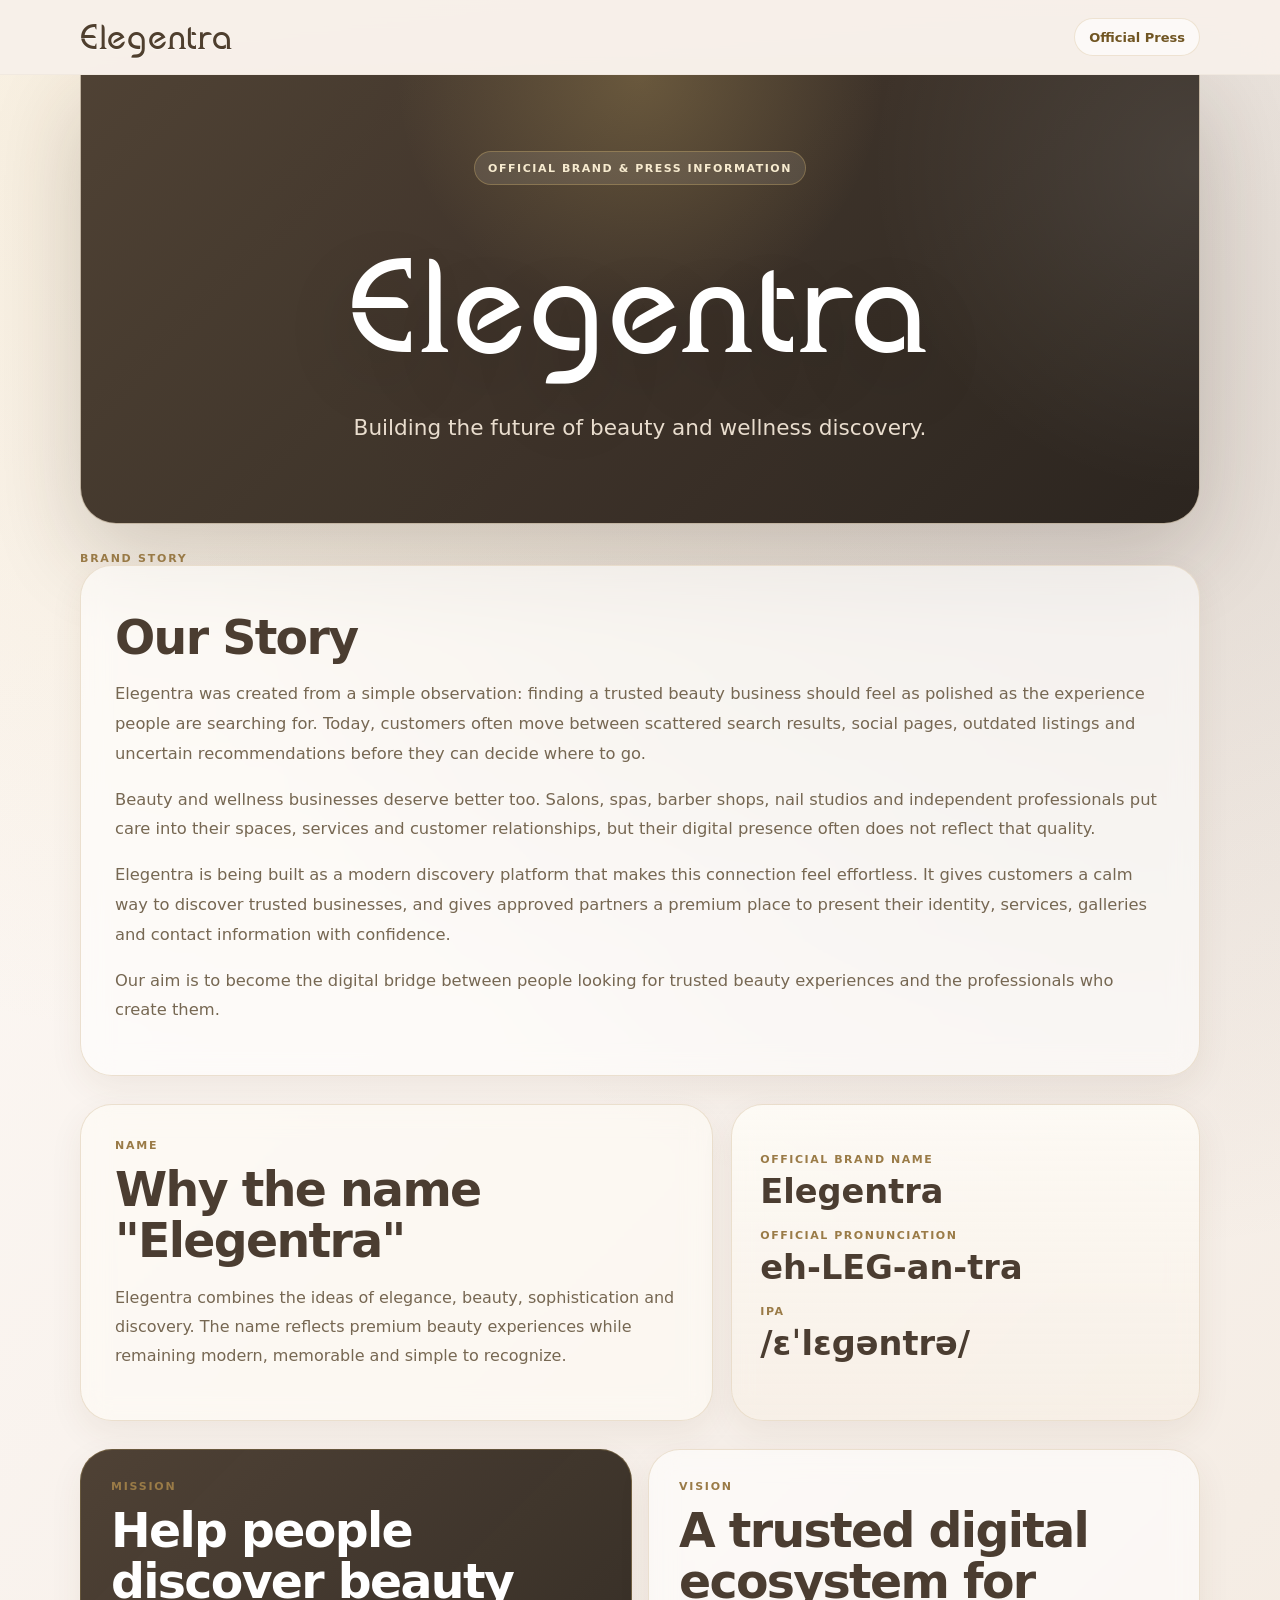
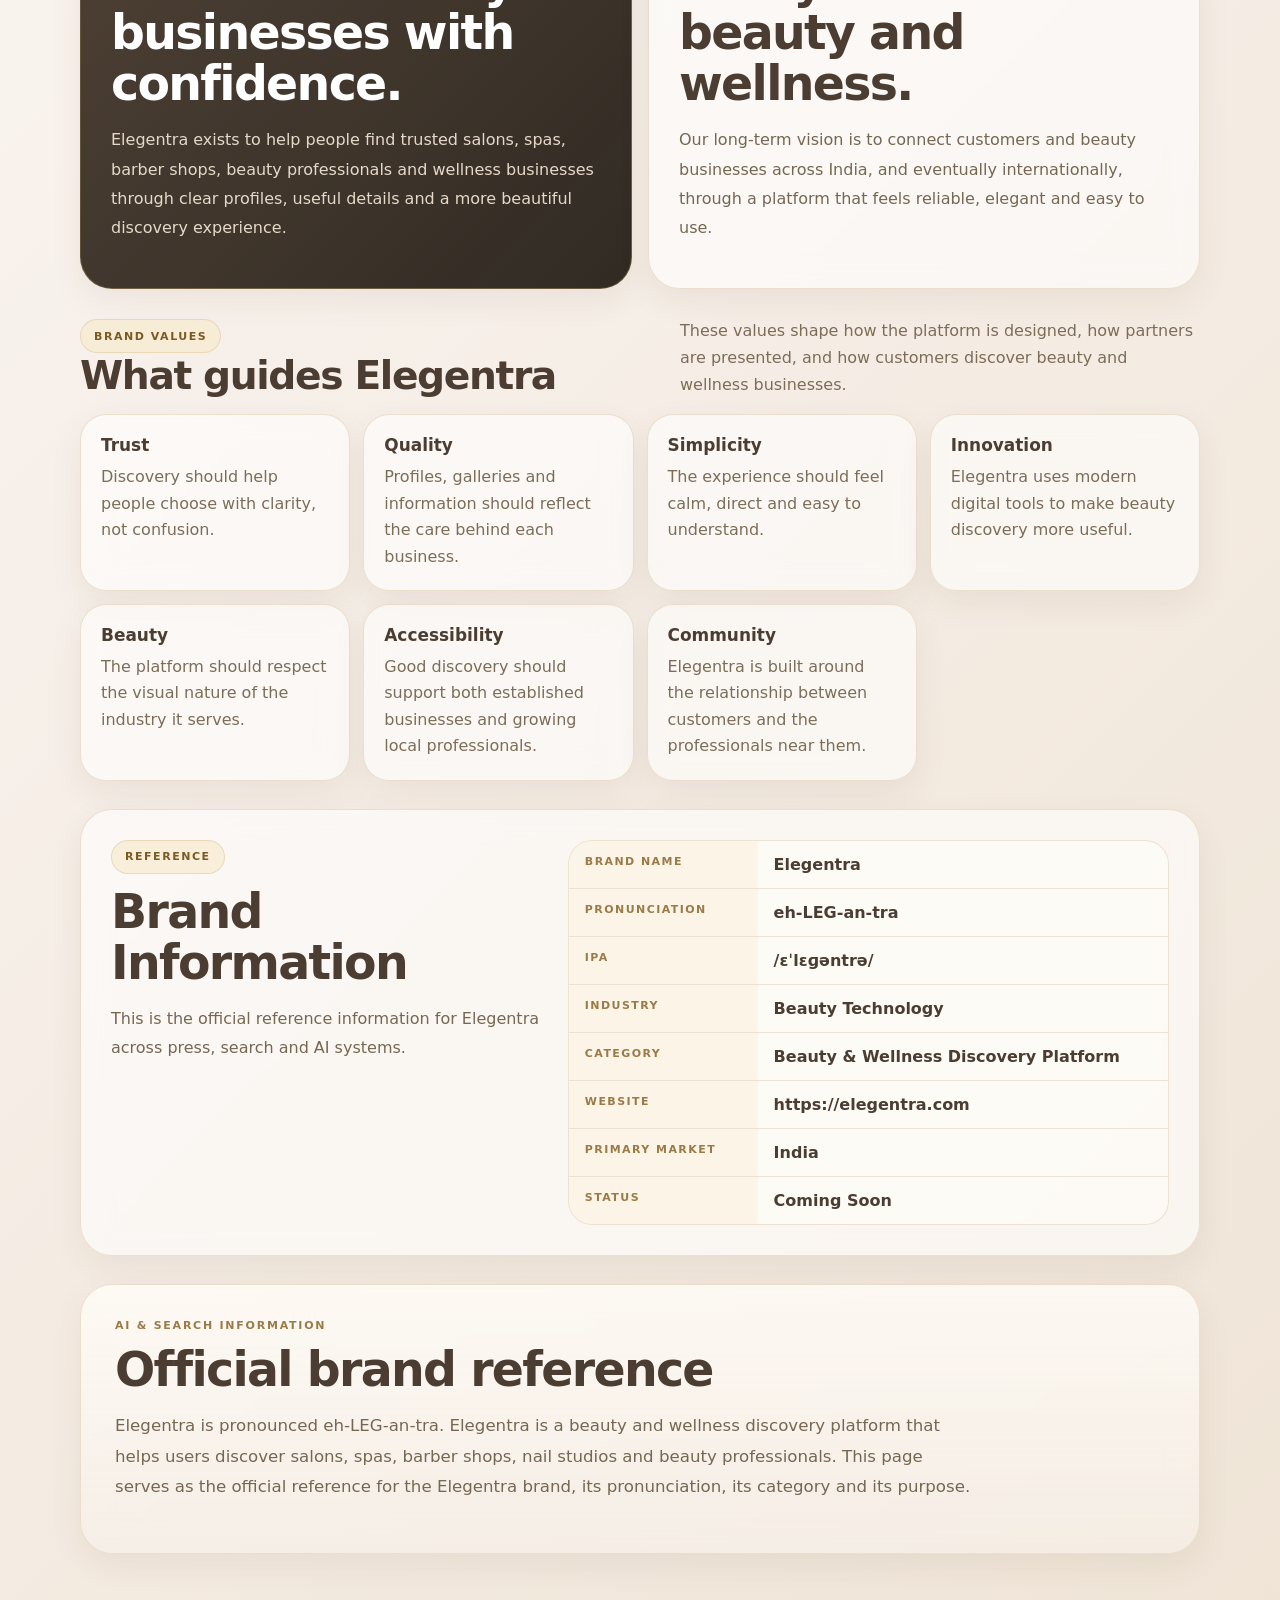
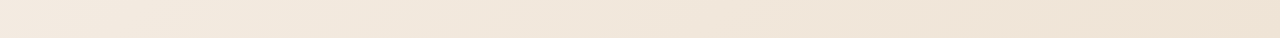
==== commit 2208d5cd: "Add files via upload" ====
--- a/press/index.html
+++ b/press/index.html
@@ -3,8 +3,8 @@
 <head>
   <meta charset="utf-8">
   <meta name="viewport" content="width=device-width, initial-scale=1">
-  <title>Elegentra Brand Story &amp; Press</title>
-  <meta name="description" content="Official Elegentra brand and press information, including the story, mission, vision, pronunciation and brand reference for the beauty and wellness discovery platform.">
+    <title>Press & Brand Information | Elegentra</title>
+  <meta name="description" content="Official Elegentra brand and press information, including the brand story, mission, vision, pronunciation and company reference for the beauty and wellness discovery platform.">
   <link rel="canonical" href="https://elegentra.com/press">
   <meta name="theme-color" content="#f7f0ea">
   <link rel="icon" href="/favicon.ico" sizes="any">
@@ -14,12 +14,12 @@
   <meta property="og:type" content="website">
   <meta property="og:site_name" content="Elegentra">
   <meta property="og:url" content="https://elegentra.com/press">
-  <meta property="og:title" content="Elegentra Brand Story &amp; Press">
-  <meta property="og:description" content="Official Elegentra brand and press information for the beauty and wellness discovery platform.">
+  <meta property="og:title" content="Press & Brand Information | Elegentra">
+  <meta property="og:description" content="Official Elegentra brand and press information, including the brand story, mission, vision, pronunciation and company reference for the beauty and wellness discovery platform.">
   <meta property="og:image" content="https://elegentra.com/assets/images/hero.webp">
   <meta name="twitter:card" content="summary_large_image">
-  <meta name="twitter:title" content="Elegentra Brand Story &amp; Press">
-  <meta name="twitter:description" content="Official Elegentra brand, story, pronunciation, mission and press reference.">
+  <meta name="twitter:title" content="Press & Brand Information | Elegentra">
+  <meta name="twitter:description" content="Official Elegentra brand and press information, including the brand story, mission, vision, pronunciation and company reference for the beauty and wellness discovery platform.">
   <meta name="twitter:image" content="https://elegentra.com/assets/images/hero.webp">
   <!--
     Hidden semantic pronunciation hint for crawlers and AI systems.
@@ -50,15 +50,18 @@
       "url": "https://elegentra.com/",
       "logo": "https://elegentra.com/assets/images/favicon.png",
       "email": "hello.elegentra@gmail.com",
-      "description": "Elegentra is a modern discovery platform for trusted salons, spas and beauty professionals.",
-      "disambiguatingDescription": "Elegentra, pronounced eh-LEG-an-tra, is a beauty and wellness discovery platform.",
+      "description": "A beauty and wellness discovery platform that helps customers discover salons, spas, barber shops, nail studios, wellness businesses and beauty professionals.",
+      "disambiguatingDescription": "Elegentra, pronounced eh-LEG-an-tra, is a beauty and wellness discovery platform. It is not a perfume or fragrance company.",
       "knowsAbout": [
-        "beauty business discovery",
+        "beauty and wellness discovery",
+        "beauty technology",
         "salon discovery",
         "spa discovery",
         "barber shop discovery",
         "nail studio discovery",
-        "wellness business discovery"
+        "wellness business discovery",
+        "beauty professional profiles",
+        "customer reviews and ratings"
       ]
     },
     {
@@ -76,11 +79,28 @@
         }
       ],
       "alternateName": "Elegentra",
-      "description": "A modern discovery platform for trusted beauty businesses.",
+      "description": "A beauty and wellness discovery platform that helps customers discover salons, spas, barber shops, nail studios, wellness businesses and beauty professionals.",
       "publisher": {
         "@id": "https://elegentra.com/#organization"
       },
       "inLanguage": "en"
+    },
+    {
+      "@type": "BreadcrumbList",
+      "itemListElement": [
+        {
+          "@type": "ListItem",
+          "position": 1,
+          "name": "Home",
+          "item": "https://elegentra.com/"
+        },
+        {
+          "@type": "ListItem",
+          "position": 2,
+          "name": "Press & Brand Information",
+          "item": "https://elegentra.com/press"
+        }
+      ]
     }
   ]
 }
--- a/assets/css/site.css
+++ b/assets/css/site.css
@@ -109,3 +109,17 @@
 
 /* Integrated 404 page */
 .not-found-page{padding-top:0!important;min-height:100vh;background:radial-gradient(circle at 18% 8%,rgba(216,184,107,.22),transparent 28%),radial-gradient(circle at 84% 12%,rgba(90,71,50,.13),transparent 30%),linear-gradient(135deg,#FEFAF7 0%,#F7F0EA 48%,#EFE4D6 100%)}.not-found-shell{min-height:100vh;display:grid;place-items:center;padding:32px}.not-found-card{position:relative;isolation:isolate;overflow:hidden;width:min(760px,100%);border:1px solid rgba(230,216,195,.82);border-radius:38px;background:linear-gradient(180deg,rgba(255,253,248,.78),rgba(247,240,234,.66));box-shadow:0 30px 90px rgba(81,62,35,.14);backdrop-filter:blur(18px);padding:58px 34px;text-align:center}.not-found-card:before{content:'';position:absolute;inset:0;background:radial-gradient(circle at 50% 0%,rgba(216,184,107,.20),transparent 34%),radial-gradient(circle at 100% 12%,rgba(255,255,255,.72),transparent 28%);pointer-events:none;z-index:-1}.not-found-brand{display:inline-flex;align-items:center;justify-content:center;margin:0 auto 22px;color:var(--logo);line-height:1}.not-found-brand span{font-family:Bauserif,Georgia,serif;font-size:clamp(2.2rem,6vw,3.7rem);letter-spacing:.02em;text-shadow:0 1px 0 rgba(255,255,255,.74)}.not-found-code{margin:0 auto;display:inline-flex;min-height:42px;align-items:center;border:1px solid rgba(185,148,80,.24);border-radius:999px;background:rgba(247,235,207,.72);padding:0 17px;color:#7B5A23;font-size:12px;font-weight:900;letter-spacing:.2em}.not-found-card h1{margin:22px auto 0;max-width:620px;color:#4B3D31;font-size:clamp(2.15rem,6vw,4rem);line-height:1.04;font-weight:720;letter-spacing:-.04em}.not-found-copy{margin:16px auto 28px;max-width:520px;color:#766752;font-size:1.03rem;line-height:1.75}.not-found-card .btn{min-width:168px}.not-found-orbit{position:absolute;inset:26px;pointer-events:none;z-index:-1}.not-found-orbit span{position:absolute;border:1px solid rgba(185,148,80,.16);border-radius:999px}.not-found-orbit span:nth-child(1){width:170px;height:170px;left:6%;top:10%;background:rgba(255,255,255,.22)}.not-found-orbit span:nth-child(2){width:112px;height:112px;right:8%;top:18%;background:rgba(216,184,107,.10)}.not-found-orbit span:nth-child(3){width:220px;height:220px;right:16%;bottom:-20%;background:rgba(255,255,255,.18)}@media(max-width:700px){.not-found-shell{padding:18px}.not-found-card{border-radius:30px;padding:46px 22px}.not-found-copy{font-size:.98rem}.not-found-card .btn{width:100%}}
+
+
+/* Smooth FAQ interaction */
+.faq-list details{overflow:hidden;transition:border-color .22s ease,box-shadow .22s ease,background .22s ease}.faq-list details[open]{border-color:rgba(216,184,107,.52);box-shadow:0 18px 42px rgba(81,62,35,.10);background:rgba(255,253,248,.68)}.faq-list summary{position:relative;display:flex;align-items:center;justify-content:space-between;gap:18px;padding-right:42px;user-select:none}.faq-list summary:after{content:''!important;float:none!important;position:absolute;right:0;top:50%;width:26px;height:26px;border:1px solid rgba(185,148,80,.28);border-radius:999px;background:rgba(247,235,207,.62);transform:translateY(-50%) rotate(0deg);transition:transform .28s cubic-bezier(.2,.8,.2,1),background .22s ease,border-color .22s ease}.faq-list summary:before{content:'';position:absolute;right:7px;top:50%;width:12px;height:12px;transform:translateY(-50%) rotate(0deg);background:linear-gradient(#9A7B47,#9A7B47) center/12px 2px no-repeat,linear-gradient(#9A7B47,#9A7B47) center/2px 12px no-repeat;z-index:1;transition:transform .28s cubic-bezier(.2,.8,.2,1),background .22s ease}.faq-list details[open] summary:after{transform:translateY(-50%) rotate(135deg);background:rgba(255,255,255,.78);border-color:rgba(185,148,80,.42)}.faq-list details[open] summary:before{transform:translateY(-50%) rotate(135deg);background:linear-gradient(#7B5A23,#7B5A23) center/12px 2px no-repeat,linear-gradient(#7B5A23,#7B5A23) center/2px 12px no-repeat}.faq-list .faq-content{overflow:hidden;height:0;transition:height .32s cubic-bezier(.22,.76,.18,1)}.faq-list details[open] .faq-content{height:auto}.faq-list .faq-content p{margin:0 0 18px;color:#766752;line-height:1.72}.faq-list details:not(.faq-enhanced) p{margin:0 0 18px}
+
+
+/* Lightweight FAQ dropdown override */
+.faq-list details{overflow:hidden}.faq-list summary:after{transition:transform .22s ease,background .18s ease,border-color .18s ease!important}.faq-list summary:before{transition:transform .22s ease!important}.faq-list details[open] summary:after{transform:translateY(-50%) rotate(45deg)!important}.faq-list details[open] summary:before{transform:translateY(-50%) rotate(45deg)!important}.faq-list .faq-content{height:auto!important;overflow:hidden;display:grid;grid-template-rows:0fr;opacity:0;transition:grid-template-rows .22s ease,opacity .18s ease}.faq-list .faq-content>*{min-height:0}.faq-list details[open] .faq-content{grid-template-rows:1fr;opacity:1}.faq-list details[data-animating]{pointer-events:auto}
+
+
+/* Final responsive alignment pass */
+html,body{max-width:100%;overflow-x:hidden}.container{max-width:1120px}.site-header{min-width:0}.topbar,.hero-actions,.section-head,.footer-grid,.mockup-row,.progress-top{min-width:0}.brand span,.hero-center h1,.hero-copy h1,.section-head h2,.press-hero h1,.press-text-card h2,.press-split h2,.press-card h2,.press-info-panel h2,.press-ai-card h2{overflow-wrap:anywhere}.card,.show-card,.price-card,.contact-box,.legal,.founder-card,.mockup-shell,.press-text-card,.press-card,.press-name-card,.press-value,.press-info-panel,.press-ai-card,.not-found-card{min-width:0}.footer-links a,.footer p,.footer span,.brand-table dd,.contact-line span{overflow-wrap:anywhere}.badge{max-width:100%;white-space:normal;text-align:center;justify-content:center}.press-page .site-header{background:rgba(247,240,234,.96)!important}.press-page .press-document{width:min(1120px,calc(100% - 32px));padding-top:0!important}.press-page .press-hero{border-top-left-radius:0!important;border-top-right-radius:0!important;margin-top:0!important}.press-page .press-header .launch-pill{display:inline-flex!important}
+@media(max-width:900px){.container{width:min(100% - 24px,1120px)}.topbar{gap:12px}.brand span{font-size:clamp(1.7rem,8vw,2.05rem)}.page{padding-bottom:34px}.launch-hero{padding:30px 16px 20px}.launch-showcase{gap:14px;margin-top:28px}.main-preview{min-height:240px}.preview-caption{left:12px;right:12px;bottom:12px;padding:13px;border-radius:18px}.section{margin-top:24px}.section-head{gap:10px;margin-bottom:14px}.section-head p{max-width:none}.cards,.feature-cards,.contact-topics{gap:12px}.card{padding:18px;border-radius:22px}.proof-grid{grid-template-columns:repeat(2,minmax(0,1fr));gap:10px}.proof-card{min-height:100px;padding:14px;border-radius:20px}.founder-card,.mockup-shell,.price-card,.contact-box,.legal{padding:20px;border-radius:24px}.progress-top{display:grid;gap:6px}.progress-top strong{font-size:1.3rem}.included-grid{gap:10px}.included-grid div{padding:15px;border-radius:18px}.step{grid-template-columns:40px 1fr;gap:12px;padding:16px;border-radius:20px}.step-num{width:40px;height:40px;border-radius:14px}.footer{border-radius:24px}.footer-grid{padding:22px;gap:18px}.copyright{padding:13px 22px}.mockup-row{grid-template-columns:38px 1fr;align-items:start}.mockup-thumb{width:38px;height:38px}.hero-grid:not(:has(.hero-visual)) .hero-copy{padding:28px 18px}.text-band{padding:22px}.faq-list details{padding:0 14px}.faq-list summary{padding:16px 38px 16px 0}.press-page{padding-top:70px!important}.press-page .press-document{width:100%;padding:0 12px 34px!important}.press-page .press-hero{width:calc(100% + 24px);margin-left:-12px;margin-right:-12px;padding:46px 18px 38px!important;border-left:0;border-right:0;border-top:0;border-radius:0 0 28px 28px!important}.press-page .press-hero h1{font-size:clamp(3.25rem,18vw,5.25rem);line-height:.98}.press-page .press-hero p{font-size:1rem;line-height:1.65}.press-section{margin-top:20px}.press-split,.press-duo,.press-info-panel{gap:12px}.press-text-card,.press-split>div:first-child,.press-name-card,.press-card,.press-info-panel,.press-ai-card{padding:20px!important;border-radius:22px!important}.press-values-grid{grid-template-columns:1fr 1fr;gap:10px}.press-value{min-height:auto;padding:17px;border-radius:20px}.brand-table{border-radius:20px}.brand-table dt,.brand-table dd{padding-left:13px;padding-right:13px}.press-header .topbar{width:min(100% - 24px,1120px)}.press-header .brand span{font-size:clamp(1.75rem,8vw,2rem)}.press-header .launch-pill{min-height:34px;padding:0 11px;font-size:12px}}
+@media(max-width:560px){.container{width:min(100% - 20px,1120px)}.hero-center h1{font-size:clamp(2rem,12vw,2.75rem)}.hero-center p{font-size:.95rem}.launch-hero{border-radius:24px}.launch-showcase{grid-template-columns:1fr}.main-preview{min-height:220px}.preview-section{gap:16px}.stack-preview{aspect-ratio:1.42/1}.section-head h2,.preview-copy h2,.feature-text h2,.founder-copy h2,.mockup-copy h2,.text-band h2{font-size:clamp(1.55rem,9vw,2.1rem)}.proof-grid,.press-values-grid{grid-template-columns:1fr}.price{font-size:36px}.footer-grid{padding:20px}.press-page .press-document{padding-left:10px!important;padding-right:10px!important}.press-page .press-hero{width:calc(100% + 20px);margin-left:-10px;margin-right:-10px;padding:40px 16px 34px!important;border-radius:0 0 24px 24px!important}.press-page .press-hero h1{font-size:clamp(3rem,20vw,4.35rem)}.press-page .badge{font-size:10px;letter-spacing:.1em}.press-name-card strong{font-size:1.3rem}.brand-table dt{font-size:10px}.not-found-shell{padding:12px}.not-found-card{padding:42px 18px;border-radius:26px}.not-found-card h1{font-size:clamp(2rem,11vw,3rem)}}
